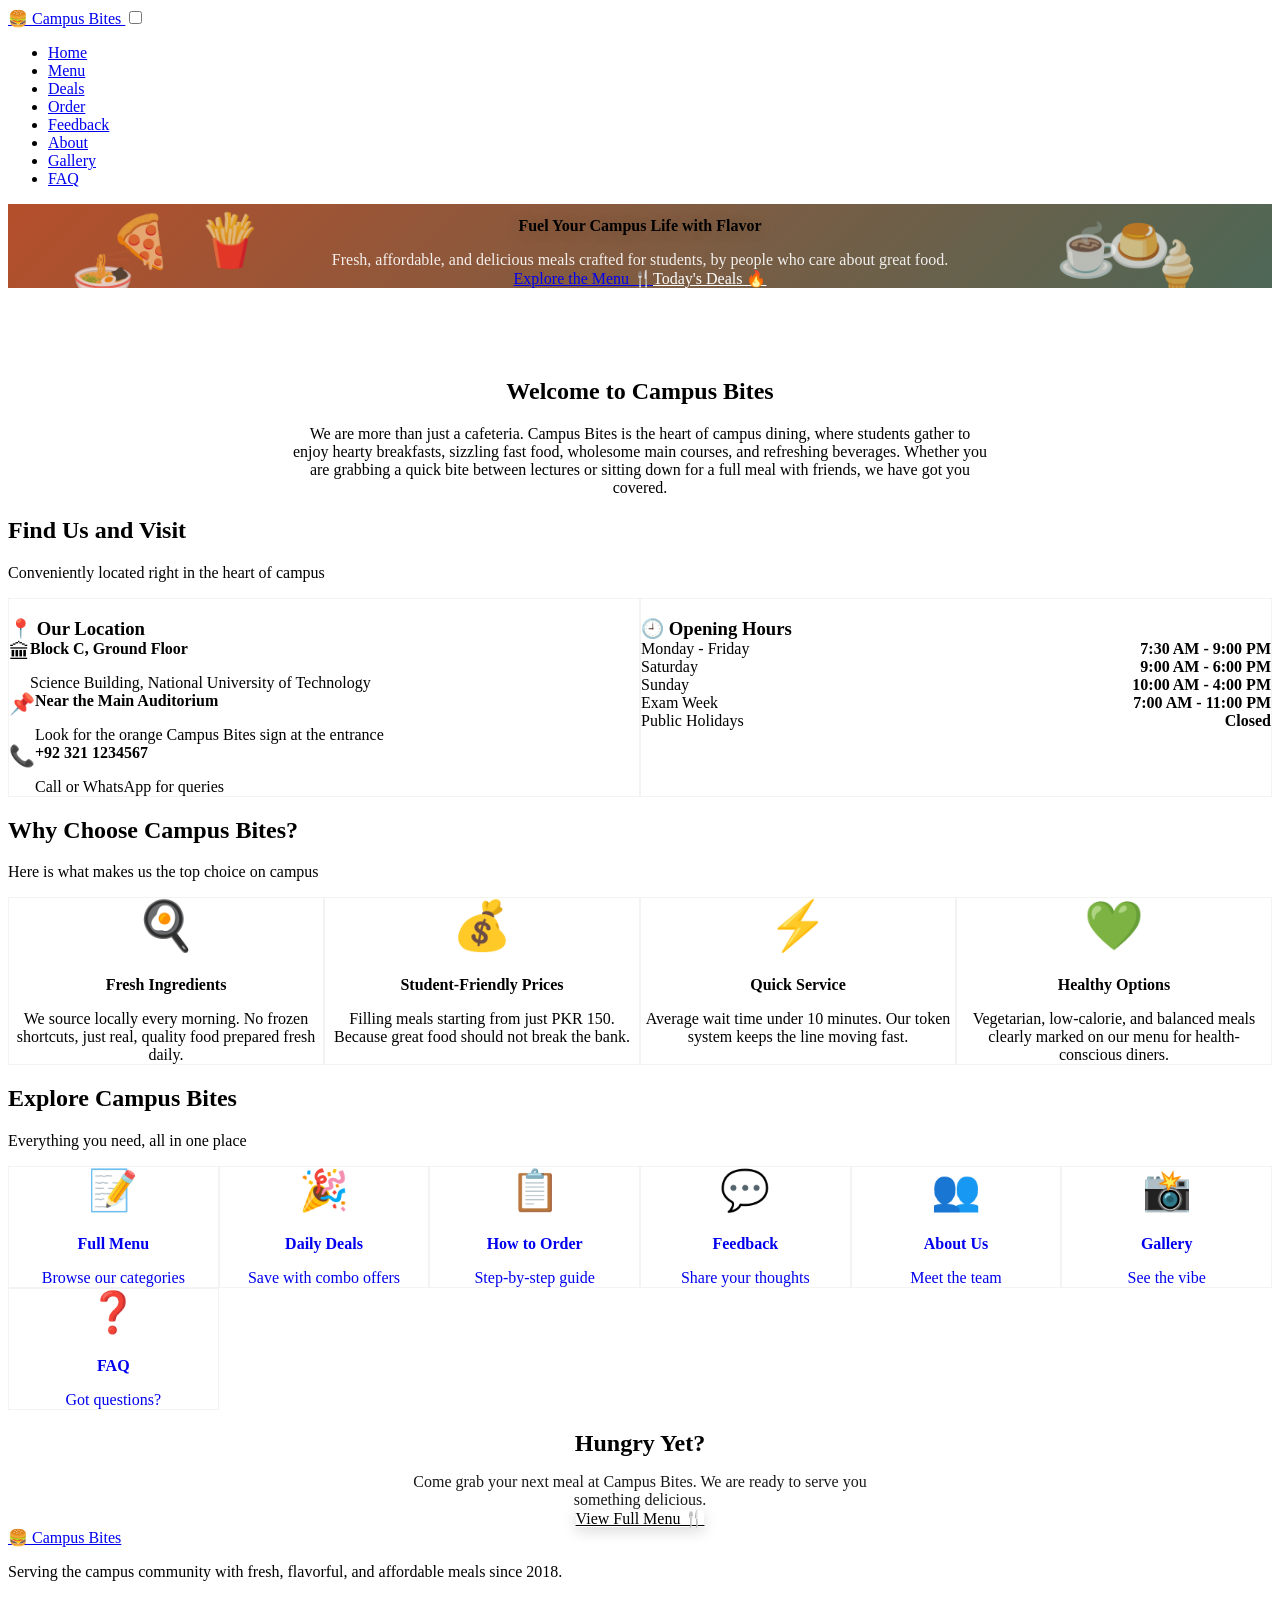
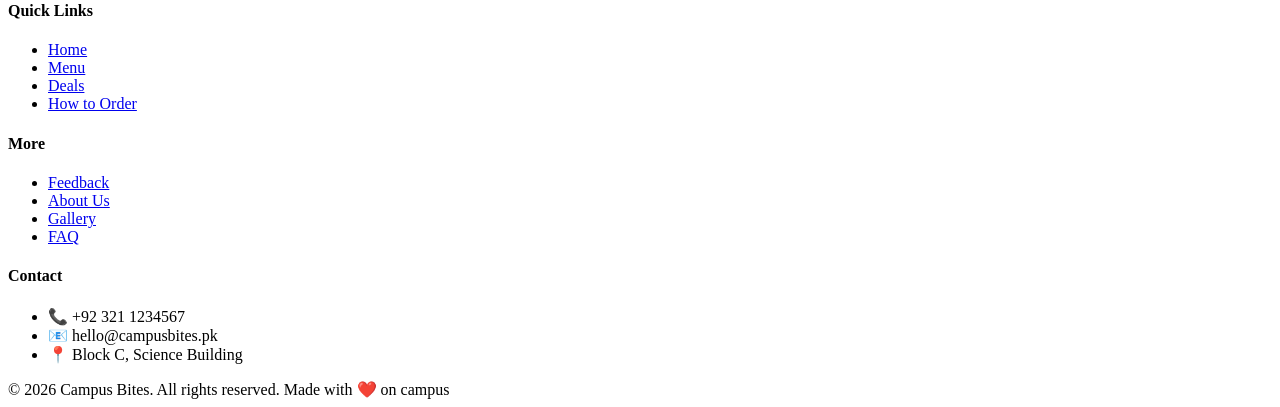
==== src/index.html @ 908ebc36 "add home page" ====
<!DOCTYPE html>
<html lang="en">
<head>
  <meta charset="UTF-8">
  <meta name="viewport" content="width=device-width, initial-scale=1.0">
  <meta name="description" content="Campus Bites - Your favorite university cafeteria serving fresh, affordable, and delicious meals on campus. Visit us at Block C, Science Building.">
  <title>Campus Bites - Home</title>
  <link rel="preconnect" href="https://fonts.googleapis.com">
  <link rel="preconnect" href="https://fonts.gstatic.com" crossorigin>
  <link href="https://fonts.googleapis.com/css2?family=Poppins:wght@400;600;700;800&family=Inter:wght@400;500;600&display=swap" rel="stylesheet">
  <link rel="stylesheet" href="../styles/global.css">
  <link rel="stylesheet" href="../styles/index.css">
</head>
<body>

  <!-- ===== HEADER ===== -->
  <header class="site-header">
    <div class="header-inner">
      <a href="index.html" class="logo" aria-label="Campus Bites Home">
        <span class="logo-icon" aria-hidden="true">&#127828;</span>
        Campus Bites
      </a>
      <input type="checkbox" id="nav-toggle" class="nav-toggle-checkbox" aria-label="Toggle navigation menu">
      <label for="nav-toggle" class="nav-toggle-label" aria-label="Open menu">
        <span></span>
      </label>
      <nav class="main-nav" aria-label="Main navigation">
        <ul class="nav-list">
          <li><a href="index.html" class="nav-link" aria-current="page">Home</a></li>
          <li><a href="menu.html" class="nav-link">Menu</a></li>
          <li><a href="deals.html" class="nav-link">Deals</a></li>
          <li><a href="order.html" class="nav-link">Order</a></li>
          <li><a href="feedback.html" class="nav-link">Feedback</a></li>
          <li><a href="about.html" class="nav-link">About</a></li>
          <li><a href="gallery.html" class="nav-link">Gallery</a></li>
          <li><a href="faq.html" class="nav-link">FAQ</a></li>
        </ul>
      </nav>
    </div>
  </header>

  <!-- ===== MAIN CONTENT ===== -->
  <main>

    <!-- Hero -->
    <section class="home-hero" aria-label="Welcome hero">
      <span class="home-float" aria-hidden="true">&#127829;</span>
      <span class="home-float" aria-hidden="true">&#9749;</span>
      <span class="home-float" aria-hidden="true">&#127839;</span>
      <span class="home-float" aria-hidden="true">&#127854;</span>
      <span class="home-float" aria-hidden="true">&#127836;</span>
      <span class="home-float" aria-hidden="true">&#127846;</span>

      <div class="home-hero-content">
        <h1 class="home-hero-title">Fuel Your Campus Life with Flavor</h1>
        <p class="home-hero-subtitle">Fresh, affordable, and delicious meals crafted for students, by people who care about great food.</p>
        <div class="home-hero-buttons">
          <a href="menu.html" class="btn btn-primary">Explore the Menu &#127860;</a>
          <a href="deals.html" class="btn btn-secondary" style="border-color: #fff; color: #fff;">Today's Deals &#128293;</a>
        </div>
      </div>
    </section>

    <!-- Coffee Cup Animation -->
    <section class="section" aria-label="Introduction">
      <div class="container">
        <div class="home-coffee-wrap" aria-label="Steaming coffee cup illustration">
          <div class="home-coffee">
            <div class="home-coffee-steam" aria-hidden="true"></div>
            <div class="home-coffee-steam" aria-hidden="true"></div>
            <div class="home-coffee-steam" aria-hidden="true"></div>
            <div class="home-coffee-cup"></div>
          </div>
        </div>
        <div class="home-intro scroll-reveal">
          <h2 class="section-title">Welcome to Campus Bites</h2>
          <p>We are more than just a cafeteria. Campus Bites is the heart of campus dining, where students gather to enjoy hearty breakfasts, sizzling fast food, wholesome main courses, and refreshing beverages. Whether you are grabbing a quick bite between lectures or sitting down for a full meal with friends, we have got you covered.</p>
        </div>
      </div>
    </section>

    <!-- Location and Hours -->
    <section class="section" aria-label="Location and opening hours">
      <div class="container">
        <h2 class="section-title scroll-reveal">Find Us and Visit</h2>
        <p class="section-subtitle scroll-reveal">Conveniently located right in the heart of campus</p>

        <div class="home-info-grid">
          <div class="home-info-card scroll-reveal reveal-delay-1">
            <h3>&#128205; Our Location</h3>
            <div class="home-location-detail">
              <span>&#127963;</span>
              <div>
                <strong>Block C, Ground Floor</strong>
                <p style="margin-bottom:0; color: var(--color-gray-500); font-size: var(--fs-sm);">Science Building, National University of Technology</p>
              </div>
            </div>
            <div class="home-location-detail">
              <span>&#128204;</span>
              <div>
                <strong>Near the Main Auditorium</strong>
                <p style="margin-bottom:0; color: var(--color-gray-500); font-size: var(--fs-sm);">Look for the orange Campus Bites sign at the entrance</p>
              </div>
            </div>
            <div class="home-location-detail">
              <span>&#128222;</span>
              <div>
                <strong>+92 321 1234567</strong>
                <p style="margin-bottom:0; color: var(--color-gray-500); font-size: var(--fs-sm);">Call or WhatsApp for queries</p>
              </div>
            </div>
          </div>

          <div class="home-info-card scroll-reveal reveal-delay-2">
            <h3>&#128344; Opening Hours</h3>
            <table class="home-hours-table" aria-label="Weekly opening hours">
              <tr><td>Monday - Friday</td><td>7:30 AM - 9:00 PM</td></tr>
              <tr><td>Saturday</td><td>9:00 AM - 6:00 PM</td></tr>
              <tr><td>Sunday</td><td>10:00 AM - 4:00 PM</td></tr>
              <tr><td>Exam Week</td><td>7:00 AM - 11:00 PM</td></tr>
              <tr><td>Public Holidays</td><td>Closed</td></tr>
            </table>
          </div>
        </div>
      </div>
    </section>

    <!-- Why Choose Us -->
    <section class="section" aria-label="Why choose us">
      <div class="container">
        <h2 class="section-title scroll-reveal">Why Choose Campus Bites?</h2>
        <p class="section-subtitle scroll-reveal">Here is what makes us the top choice on campus</p>

        <div class="home-features-grid">
          <article class="home-feature-card reveal reveal-delay-1">
            <span class="home-feature-icon" aria-hidden="true">&#127859;</span>
            <h4>Fresh Ingredients</h4>
            <p>We source locally every morning. No frozen shortcuts, just real, quality food prepared fresh daily.</p>
          </article>
          <article class="home-feature-card reveal reveal-delay-2">
            <span class="home-feature-icon" aria-hidden="true">&#128176;</span>
            <h4>Student-Friendly Prices</h4>
            <p>Filling meals starting from just PKR 150. Because great food should not break the bank.</p>
          </article>
          <article class="home-feature-card reveal reveal-delay-3">
            <span class="home-feature-icon" aria-hidden="true">&#9889;</span>
            <h4>Quick Service</h4>
            <p>Average wait time under 10 minutes. Our token system keeps the line moving fast.</p>
          </article>
          <article class="home-feature-card reveal reveal-delay-4">
            <span class="home-feature-icon" aria-hidden="true">&#128154;</span>
            <h4>Healthy Options</h4>
            <p>Vegetarian, low-calorie, and balanced meals clearly marked on our menu for health-conscious diners.</p>
          </article>
        </div>
      </div>
    </section>

    <!-- Page Preview Strip -->
    <section class="section" aria-label="Explore our pages">
      <div class="container">
        <h2 class="section-title scroll-reveal">Explore Campus Bites</h2>
        <p class="section-subtitle scroll-reveal">Everything you need, all in one place</p>

        <div class="home-pages-grid">
          <a href="menu.html" class="home-page-link reveal reveal-delay-1">
            <span class="home-page-link-icon" aria-hidden="true">&#128221;</span>
            <h4>Full Menu</h4>
            <p>Browse our categories</p>
          </a>
          <a href="deals.html" class="home-page-link reveal reveal-delay-2">
            <span class="home-page-link-icon" aria-hidden="true">&#127881;</span>
            <h4>Daily Deals</h4>
            <p>Save with combo offers</p>
          </a>
          <a href="order.html" class="home-page-link reveal reveal-delay-3">
            <span class="home-page-link-icon" aria-hidden="true">&#128203;</span>
            <h4>How to Order</h4>
            <p>Step-by-step guide</p>
          </a>
          <a href="feedback.html" class="home-page-link reveal reveal-delay-4">
            <span class="home-page-link-icon" aria-hidden="true">&#128172;</span>
            <h4>Feedback</h4>
            <p>Share your thoughts</p>
          </a>
          <a href="about.html" class="home-page-link reveal reveal-delay-5">
            <span class="home-page-link-icon" aria-hidden="true">&#128101;</span>
            <h4>About Us</h4>
            <p>Meet the team</p>
          </a>
          <a href="gallery.html" class="home-page-link reveal reveal-delay-6">
            <span class="home-page-link-icon" aria-hidden="true">&#128248;</span>
            <h4>Gallery</h4>
            <p>See the vibe</p>
          </a>
          <a href="faq.html" class="home-page-link reveal reveal-delay-1">
            <span class="home-page-link-icon" aria-hidden="true">&#10067;</span>
            <h4>FAQ</h4>
            <p>Got questions?</p>
          </a>
        </div>
      </div>
    </section>

    <!-- Closing CTA -->
    <section class="section" aria-label="Call to action">
      <div class="container">
        <div class="home-cta-section scroll-reveal">
          <h2>Hungry Yet?</h2>
          <p>Come grab your next meal at Campus Bites. We are ready to serve you something delicious.</p>
          <a href="menu.html" class="btn btn-primary" style="background: #fff; color: var(--color-primary); box-shadow: 0 4px 15px rgba(0,0,0,0.15);">View Full Menu &#127860;</a>
        </div>
      </div>
    </section>

  </main>

  <!-- ===== FOOTER ===== -->
  <footer class="site-footer">
    <div class="footer-inner">
      <div class="footer-grid">
        <div class="footer-brand">
          <a href="index.html" class="logo" aria-label="Campus Bites Home">
            <span class="logo-icon" aria-hidden="true">&#127828;</span>
            Campus Bites
          </a>
          <p>Serving the campus community with fresh, flavorful, and affordable meals since 2018.</p>
        </div>
        <div>
          <h4 class="footer-heading">Quick Links</h4>
          <ul class="footer-links">
            <li><a href="index.html">Home</a></li>
            <li><a href="menu.html">Menu</a></li>
            <li><a href="deals.html">Deals</a></li>
            <li><a href="order.html">How to Order</a></li>
          </ul>
        </div>
        <div>
          <h4 class="footer-heading">More</h4>
          <ul class="footer-links">
            <li><a href="feedback.html">Feedback</a></li>
            <li><a href="about.html">About Us</a></li>
            <li><a href="gallery.html">Gallery</a></li>
            <li><a href="faq.html">FAQ</a></li>
          </ul>
        </div>
        <div>
          <h4 class="footer-heading">Contact</h4>
          <ul class="footer-links">
            <li>&#128222; +92 321 1234567</li>
            <li>&#128231; hello@campusbites.pk</li>
            <li>&#128205; Block C, Science Building</li>
          </ul>
        </div>
      </div>
      <div class="footer-bottom">
        <span>&copy; 2026 Campus Bites. All rights reserved.</span>
        <span>Made with &#10084;&#65039; on campus</span>
      </div>
    </div>
  </footer>

</body>
</html>
---- styles/index.css ----
@import url('global.css');

/* ===== 3. PAGE: HOME (index.html) ===== */

.home-hero {
  position: relative;
  min-height: calc(100vh - var(--header-height));
  display: flex;
  align-items: center;
  justify-content: center;
  overflow: hidden;
  background: linear-gradient(-45deg, #FF6B35, #FFB703, #2A9D8F, #FF6B35);
  background-size: 400% 400%;
  animation: heroGradient 12s ease infinite;
  padding: var(--space-3xl) var(--space-xl);
}

.home-hero::before {
  content: '';
  position: absolute;
  inset: 0;
  background: rgba(43, 27, 23, 0.35);
  z-index: 1;
}

.home-hero-content {
  position: relative;
  z-index: 2;
  text-align: center;
  max-width: 800px;
}

.home-hero-title {
  font-size: var(--fs-3xl);
  color: var(--color-white);
  margin-bottom: var(--space-md);
  animation: fadeUp 0.8s var(--ease-out) 0.2s both;
  text-shadow: 0 2px 20px rgba(0, 0, 0, 0.2);
}

.home-hero-subtitle {
  font-size: var(--fs-lg);
  color: rgba(255, 255, 255, 0.9);
  margin-bottom: var(--space-2xl);
  animation: fadeUp 0.8s var(--ease-out) 0.4s both;
  font-weight: 400;
}

.home-hero-buttons {
  display: flex;
  gap: var(--space-md);
  justify-content: center;
  flex-wrap: wrap;
  animation: fadeUp 0.8s var(--ease-out) 0.6s both;
}

/* Floating food emoji */
.home-float {
  position: absolute;
  z-index: 1;
  font-size: clamp(2rem, 4vw, 3.5rem);
  pointer-events: none;
  animation: floatDrift 8s ease-in-out infinite;
  opacity: 0.7;
}

.home-float:nth-child(1) { top: 10%; left: 8%; animation-delay: 0s; animation-duration: 9s; }
.home-float:nth-child(2) { top: 20%; right: 12%; animation-delay: 1.5s; animation-duration: 7s; }
.home-float:nth-child(3) { bottom: 20%; left: 15%; animation-delay: 3s; animation-duration: 10s; }
.home-float:nth-child(4) { bottom: 15%; right: 8%; animation-delay: 0.8s; animation-duration: 8s; }
.home-float:nth-child(5) { top: 50%; left: 5%; animation-delay: 2s; animation-duration: 11s; }
.home-float:nth-child(6) { top: 40%; right: 5%; animation-delay: 4s; animation-duration: 9s; }

/* Coffee cup with steam */
.home-coffee-wrap {
  display: flex;
  justify-content: center;
  margin: var(--space-2xl) 0;
}

.home-coffee {
  position: relative;
  width: 80px;
  height: 70px;
}

.home-coffee-cup {
  width: 60px;
  height: 50px;
  background: linear-gradient(135deg, var(--color-chocolate), var(--color-chocolate-light));
  border-radius: 0 0 20px 20px;
  position: absolute;
  bottom: 0;
  left: 10px;
}

.home-coffee-cup::after {
  content: '';
  position: absolute;
  right: -15px;
  top: 8px;
  width: 18px;
  height: 28px;
  border: 3px solid var(--color-chocolate);
  border-left: none;
  border-radius: 0 10px 10px 0;
}

.home-coffee-steam {
  position: absolute;
  bottom: 48px;
  width: 8px;
  height: 30px;
  border-radius: 50%;
  opacity: 0;
}

.home-coffee-steam:nth-child(1) {
  left: 18px;
  animation: steamRise 2s ease-in-out infinite 0s;
}

.home-coffee-steam:nth-child(2) {
  left: 32px;
  animation: steamRise 2s ease-in-out infinite 0.5s;
}

.home-coffee-steam:nth-child(3) {
  left: 46px;
  animation: steamRise 2s ease-in-out infinite 1s;
}

/* Intro */
.home-intro {
  text-align: center;
  max-width: 700px;
  margin: 0 auto;
}

.home-intro p {
  font-size: var(--fs-md);
  color: var(--color-gray-600);
}

/* Location and hours */
.home-info-grid {
  display: grid;
  grid-template-columns: 1fr 1fr;
  gap: var(--space-2xl);
  margin-top: var(--space-2xl);
}

.home-info-card {
  background: var(--color-white);
  border-radius: var(--radius-lg);
  padding: var(--space-2xl);
  box-shadow: var(--shadow-sm);
  border: 1px solid rgba(43, 27, 23, 0.05);
}

.home-info-card h3 {
  margin-bottom: var(--space-lg);
  display: flex;
  align-items: center;
  gap: var(--space-sm);
}

.home-hours-table {
  width: 100%;
  border-collapse: collapse;
}

.home-hours-table tr {
  border-bottom: 1px solid var(--color-gray-100);
}

.home-hours-table td {
  padding: var(--space-sm) 0;
  font-size: var(--fs-sm);
}

.home-hours-table td:last-child {
  text-align: right;
  font-weight: 600;
  color: var(--color-green);
}

.home-location-detail {
  display: flex;
  align-items: flex-start;
  gap: var(--space-sm);
  margin-bottom: var(--space-md);
  font-size: var(--fs-sm);
}

.home-location-detail span:first-child {
  font-size: 1.3em;
  flex-shrink: 0;
}

/* Why choose us */
.home-features-grid {
  display: grid;
  grid-template-columns: repeat(auto-fit, minmax(250px, 1fr));
  gap: var(--space-xl);
}

.home-feature-card {
  background: var(--color-white);
  border-radius: var(--radius-lg);
  padding: var(--space-2xl);
  text-align: center;
  box-shadow: var(--shadow-sm);
  border: 1px solid rgba(43, 27, 23, 0.05);
  transition: transform var(--transition-base), box-shadow var(--transition-base);
}

.home-feature-card:hover {
  transform: translateY(-8px) rotate(-1deg);
  box-shadow: var(--shadow-lg);
}

.home-feature-icon {
  font-size: 3rem;
  margin-bottom: var(--space-md);
  display: inline-block;
  transition: transform var(--transition-base);
}

.home-feature-card:hover .home-feature-icon {
  animation: iconBounce 0.5s var(--ease-spring);
}

.home-feature-card h4 {
  margin-bottom: var(--space-sm);
}

.home-feature-card p {
  color: var(--color-gray-500);
  font-size: var(--fs-sm);
  margin-bottom: 0;
}

/* Page preview strip */
.home-pages-grid {
  display: grid;
  grid-template-columns: repeat(auto-fit, minmax(200px, 1fr));
  gap: var(--space-lg);
}

.home-page-link {
  display: block;
  background: var(--color-white);
  border-radius: var(--radius-md);
  padding: var(--space-xl);
  text-align: center;
  box-shadow: var(--shadow-sm);
  border: 1px solid rgba(43, 27, 23, 0.05);
  transition: transform var(--transition-base), box-shadow var(--transition-base), border-color var(--transition-base);
  text-decoration: none;
}

.home-page-link:hover {
  transform: translateY(-4px);
  box-shadow: var(--shadow-md);
  border-color: var(--color-primary-light);
}

.home-page-link-icon {
  font-size: 2.5rem;
  margin-bottom: var(--space-sm);
  display: block;
}

.home-page-link h4 {
  font-size: var(--fs-sm);
  margin-bottom: var(--space-xs);
}

.home-page-link p {
  font-size: var(--fs-xs);
  color: var(--color-gray-400);
  margin-bottom: 0;
}

/* Closing CTA */
.home-cta-section {
  text-align: center;
  background: linear-gradient(135deg, var(--color-primary), var(--color-amber));
  border-radius: var(--radius-xl);
  padding: var(--space-3xl) var(--space-xl);
  color: var(--color-white);
}

.home-cta-section h2 {
  color: var(--color-white);
  margin-bottom: var(--space-md);
}

.home-cta-section p {
  font-size: var(--fs-md);
  opacity: 0.9;
  margin-bottom: var(--space-xl);
  max-width: 500px;
  margin-left: auto;
  margin-right: auto;
}

@media (max-width: 768px) {
  .home-info-grid {
    grid-template-columns: 1fr;
  }

  .home-hero {
    min-height: 80vh;
    padding: var(--space-2xl) var(--space-md);
  }

  .home-pages-grid {
    grid-template-columns: repeat(2, 1fr);
  }
}

@media (max-width: 480px) {
  .home-pages-grid {
    grid-template-columns: 1fr;
  }

  .home-hero-buttons {
    flex-direction: column;
    align-items: center;
  }
}
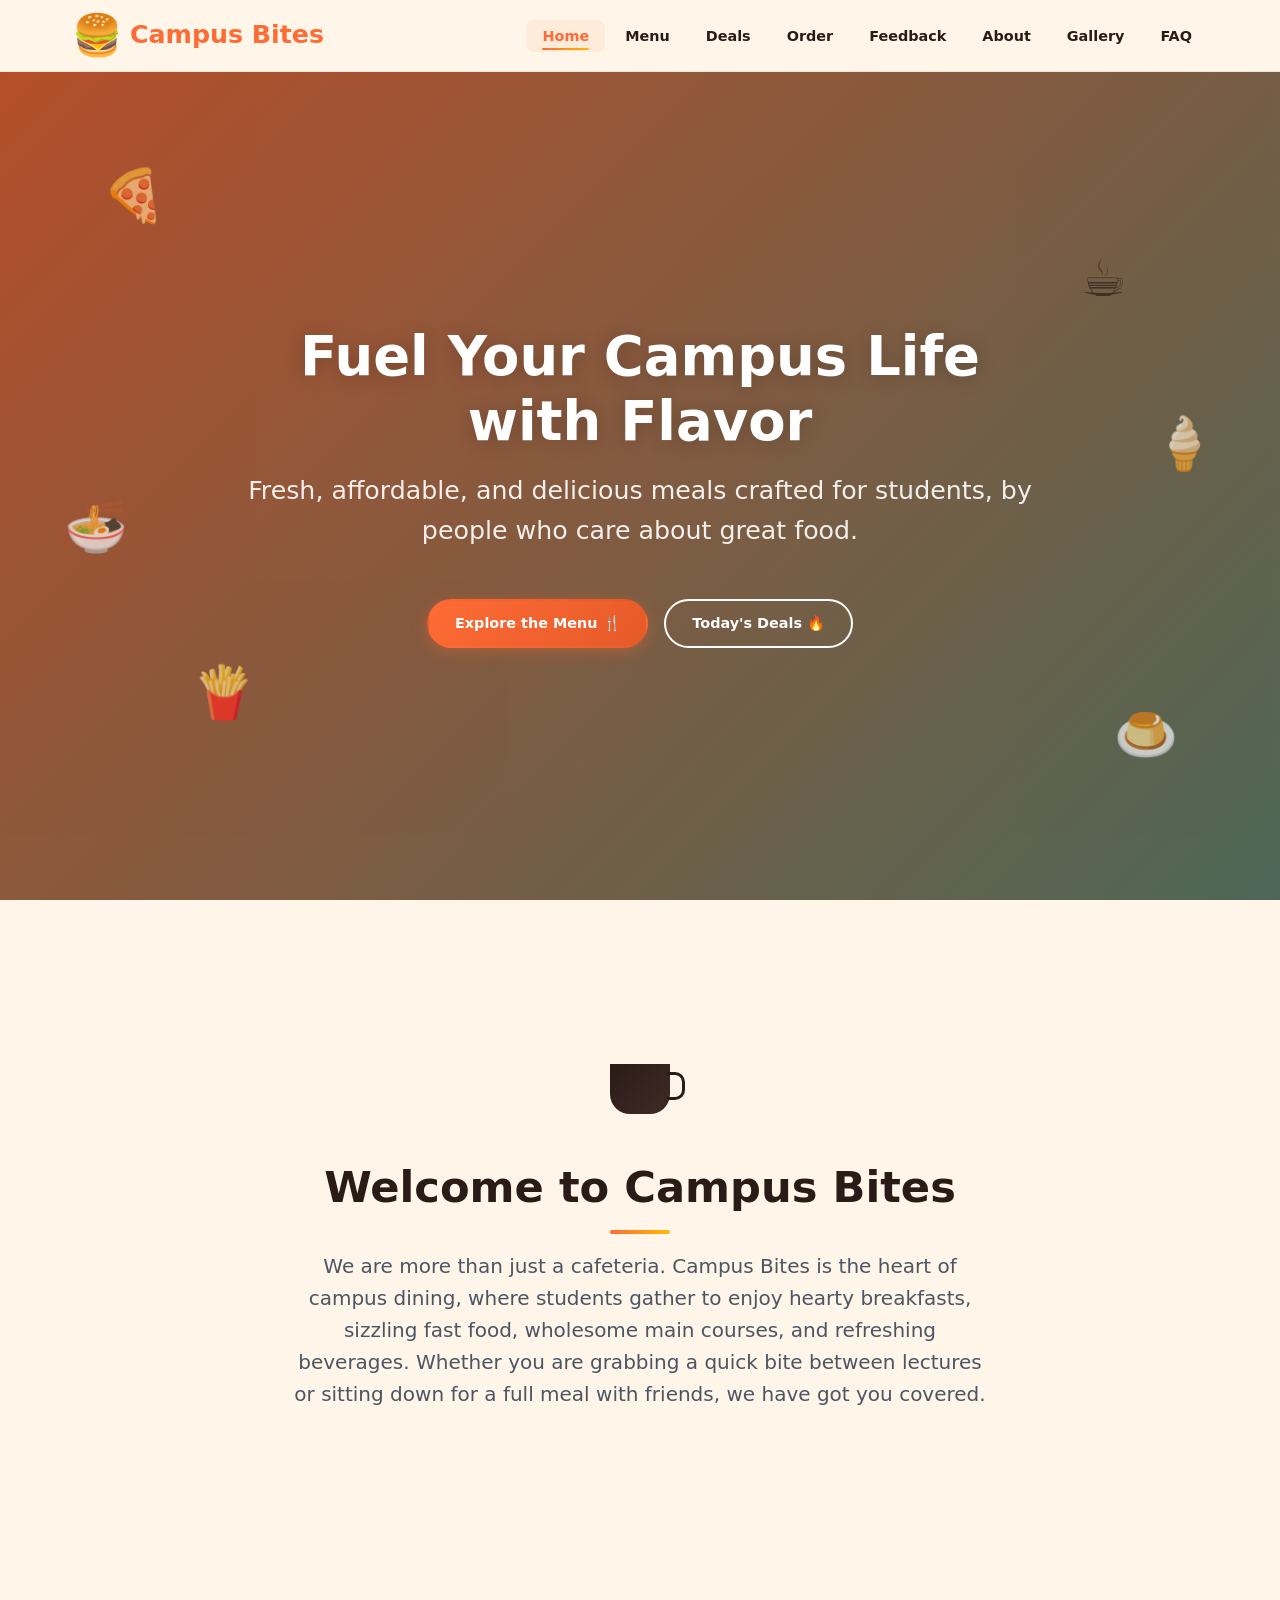
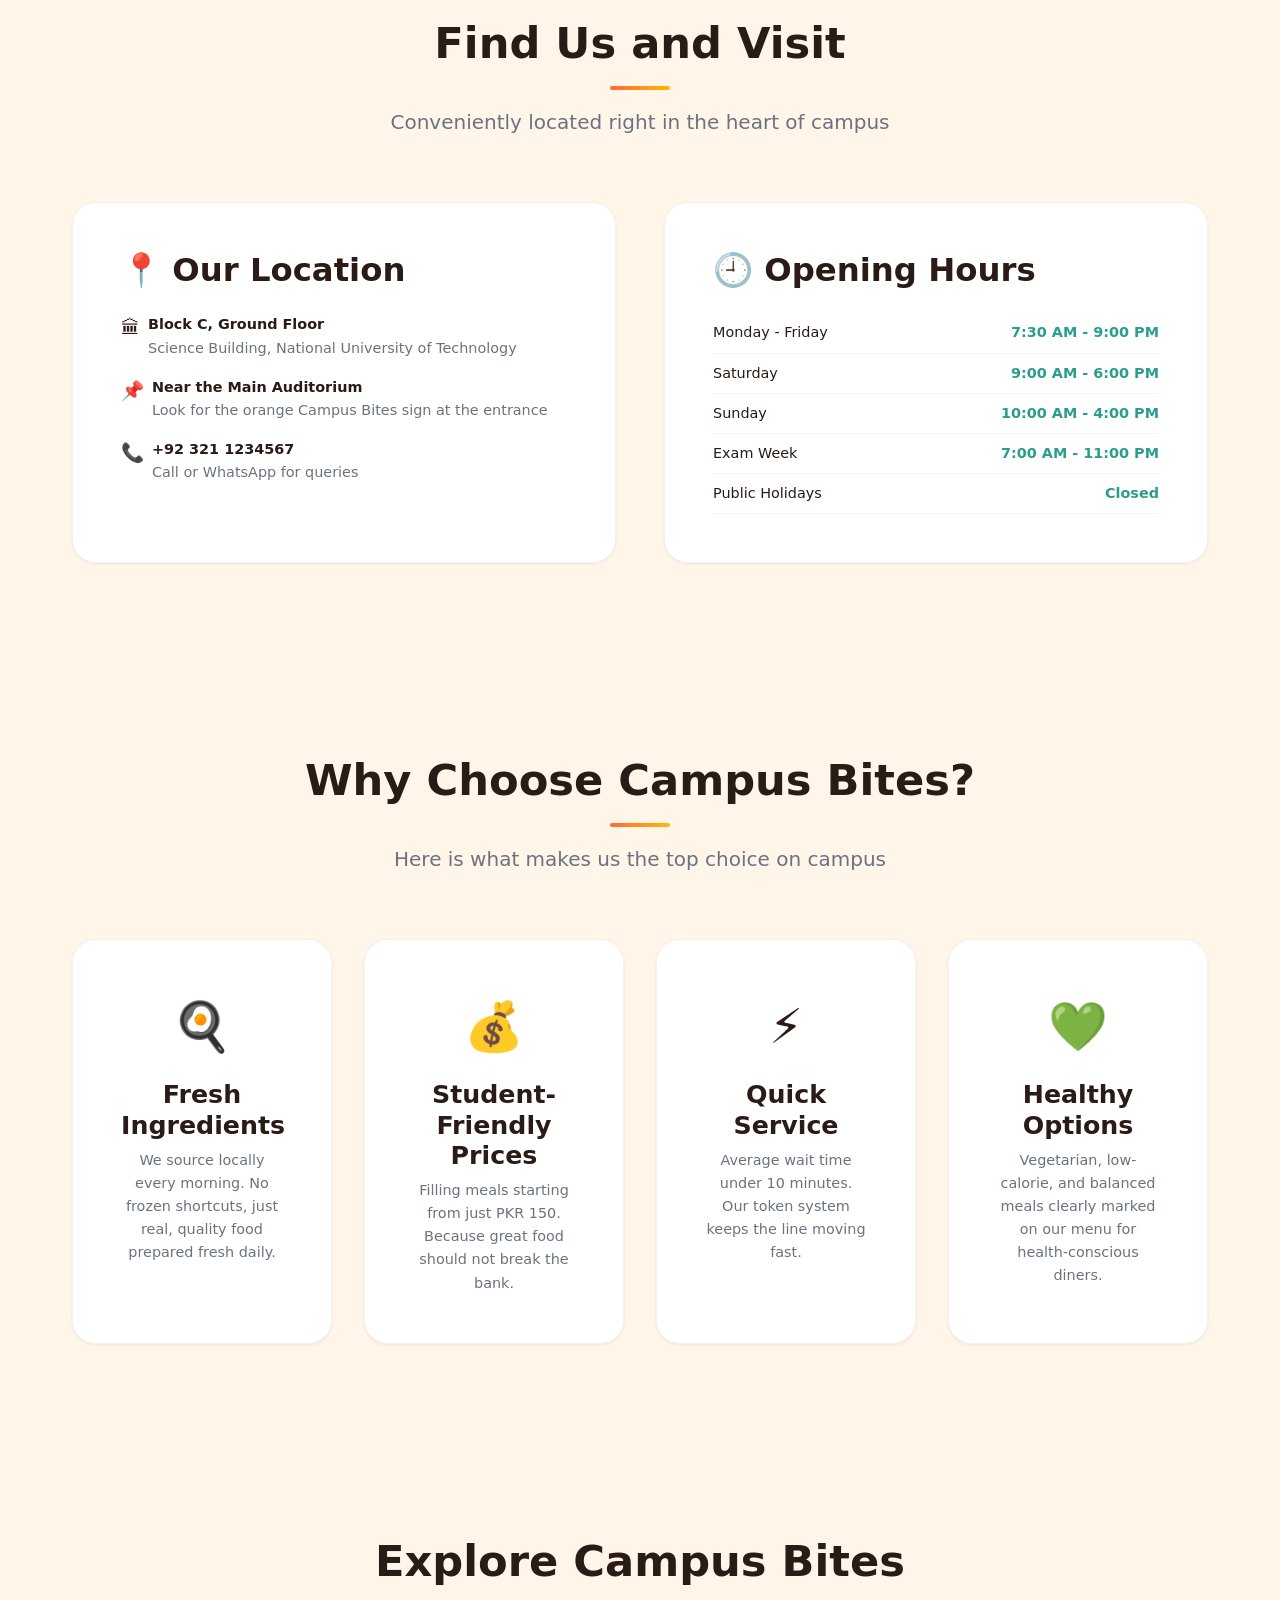
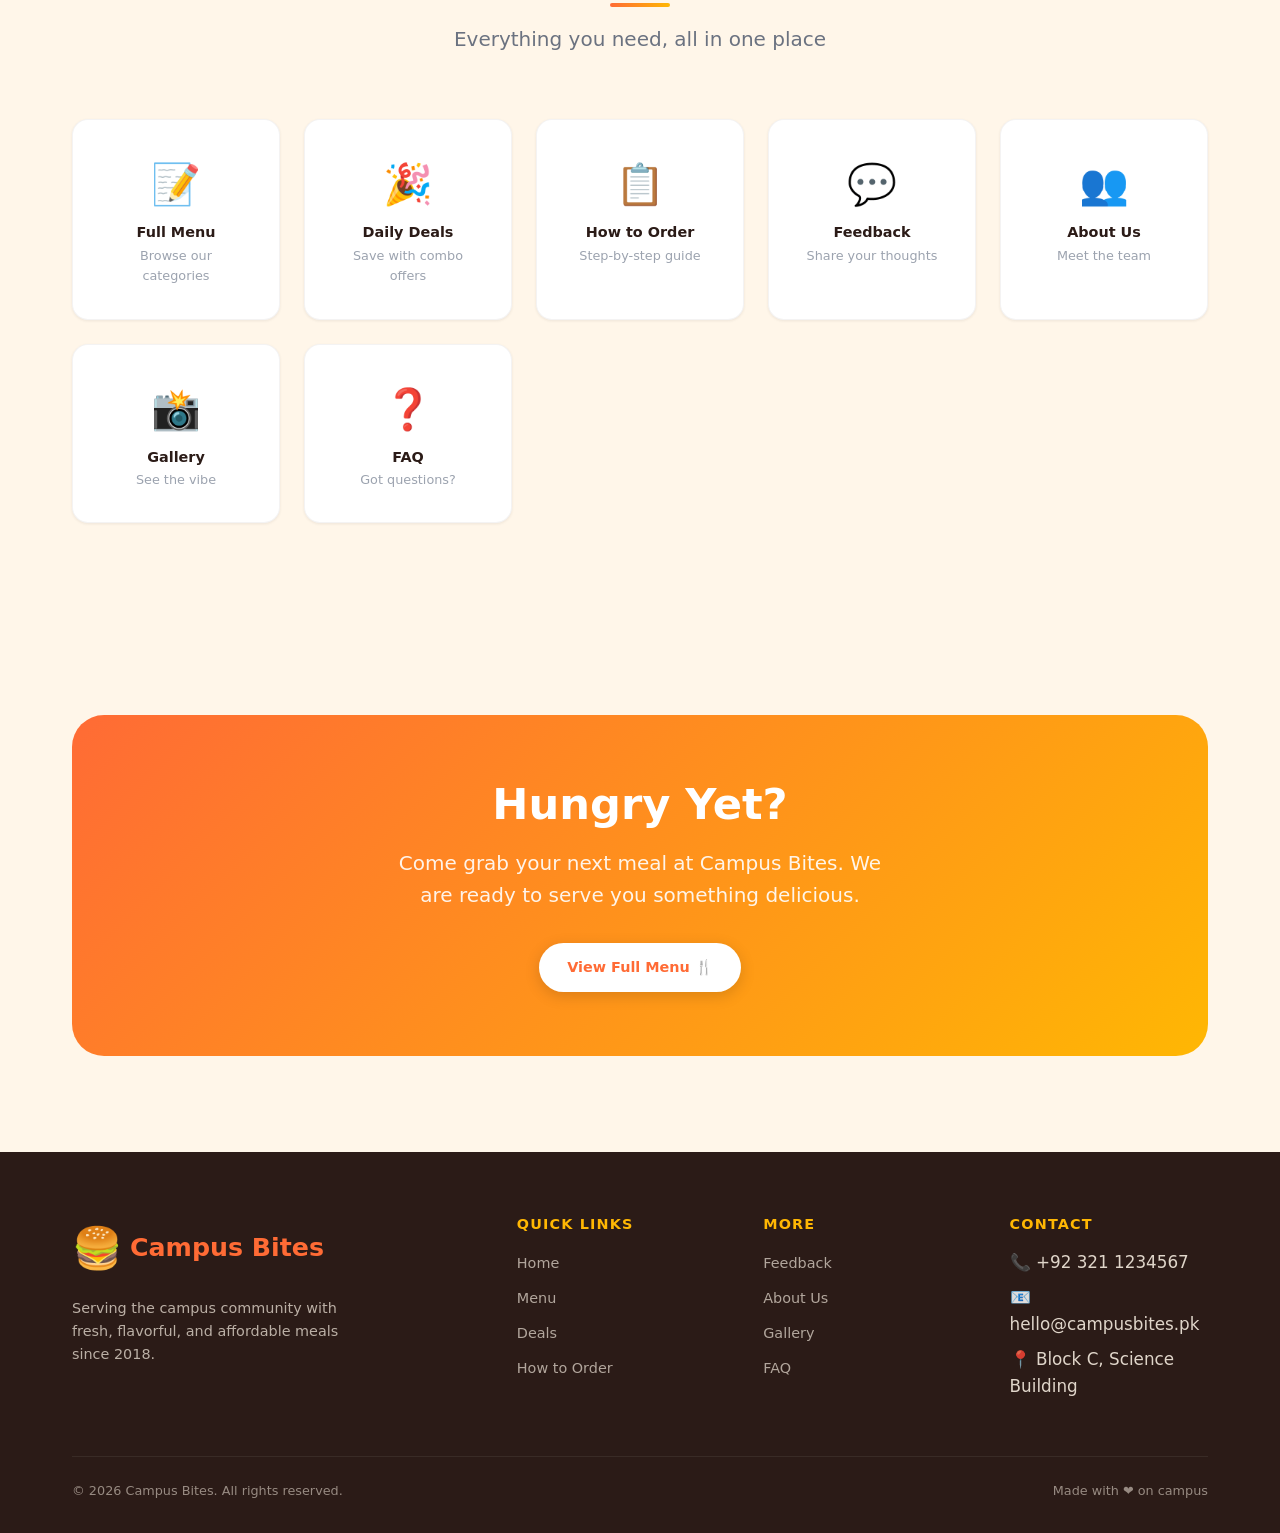
==== commit 007cfcfd: "Fix styles" ====
--- a/src/index.html
+++ b/src/index.html
@@ -8,8 +8,7 @@
   <link rel="preconnect" href="https://fonts.googleapis.com">
   <link rel="preconnect" href="https://fonts.gstatic.com" crossorigin>
   <link href="https://fonts.googleapis.com/css2?family=Poppins:wght@400;600;700;800&family=Inter:wght@400;500;600&display=swap" rel="stylesheet">
-  <link rel="stylesheet" href="../styles/global.css">
-  <link rel="stylesheet" href="../styles/index.css">
+  <link rel="stylesheet" href="../styles/style.css">
 </head>
 <body>
 
--- a/styles/style.css
+++ b/styles/style.css
@@ -0,0 +1,2722 @@
+/* ===== 1. DESIGN TOKENS AND RESET (Team Lead) ===== */
+
+:root {
+    /* Colors */
+    --color-primary: #FF6B35;
+    --color-primary-dark: #e55a28;
+    --color-primary-light: #ff8c5e;
+    --color-chocolate: #2B1B17;
+    --color-chocolate-light: #3d2b26;
+    --color-cream: #FFF6E9;
+    --color-cream-dark: #f5e6d0;
+    --color-amber: #FFB703;
+    --color-amber-dark: #e6a503;
+    --color-green: #2A9D8F;
+    --color-green-dark: #228176;
+    --color-green-light: #3ab5a6;
+    --color-white: #ffffff;
+    --color-soft-white: #fefefe;
+    --color-gray-50: #f9fafb;
+    --color-gray-100: #f3f4f6;
+    --color-gray-200: #e5e7eb;
+    --color-gray-300: #d1d5db;
+    --color-gray-400: #9ca3af;
+    --color-gray-500: #6b7280;
+    --color-gray-600: #4b5563;
+    --color-gray-700: #374151;
+    --color-gray-800: #1f2937;
+    --color-danger: #ef4444;
+    --color-success: #22c55e;
+
+    /* Typography */
+    --font-display: 'Poppins', 'Segoe UI', system-ui, -apple-system, sans-serif;
+    --font-body: 'Inter', 'Segoe UI', system-ui, -apple-system, sans-serif;
+    --fs-xs: clamp(0.7rem, 0.65rem + 0.25vw, 0.8rem);
+    --fs-sm: clamp(0.8rem, 0.75rem + 0.3vw, 0.9rem);
+    --fs-base: clamp(0.95rem, 0.9rem + 0.3vw, 1.05rem);
+    --fs-md: clamp(1.1rem, 1rem + 0.4vw, 1.25rem);
+    --fs-lg: clamp(1.3rem, 1.1rem + 0.6vw, 1.6rem);
+    --fs-xl: clamp(1.6rem, 1.3rem + 0.9vw, 2.2rem);
+    --fs-2xl: clamp(2rem, 1.5rem + 1.5vw, 3rem);
+    --fs-3xl: clamp(2.4rem, 1.8rem + 2vw, 3.8rem);
+
+    /* Spacing */
+    --space-xs: 0.25rem;
+    --space-sm: 0.5rem;
+    --space-md: 1rem;
+    --space-lg: 1.5rem;
+    --space-xl: 2rem;
+    --space-2xl: 3rem;
+    --space-3xl: 4rem;
+    --space-4xl: 6rem;
+
+    /* Borders and Shadows */
+    --radius-sm: 8px;
+    --radius-md: 16px;
+    --radius-lg: 24px;
+    --radius-xl: 32px;
+    --radius-full: 9999px;
+    --shadow-sm: 0 1px 3px rgba(43, 27, 23, 0.08);
+    --shadow-md: 0 4px 12px rgba(43, 27, 23, 0.1);
+    --shadow-lg: 0 8px 30px rgba(43, 27, 23, 0.12);
+    --shadow-xl: 0 16px 50px rgba(43, 27, 23, 0.15);
+    --shadow-glow: 0 0 20px rgba(255, 107, 53, 0.3);
+    --shadow-glow-amber: 0 0 20px rgba(255, 183, 3, 0.3);
+
+    /* Transitions */
+    --ease-out: cubic-bezier(0.16, 1, 0.3, 1);
+    --ease-spring: cubic-bezier(0.34, 1.56, 0.64, 1);
+    --transition-fast: 0.2s var(--ease-out);
+    --transition-base: 0.35s var(--ease-out);
+    --transition-slow: 0.5s var(--ease-out);
+
+    /* Layout */
+    --max-width: 1200px;
+    --header-height: 72px;
+}
+
+*,
+*::before,
+*::after {
+    margin: 0;
+    padding: 0;
+    box-sizing: border-box;
+}
+
+html {
+    scroll-behavior: smooth;
+    scroll-padding-top: calc(var(--header-height) + var(--space-xl));
+    -webkit-text-size-adjust: 100%;
+}
+
+body {
+    font-family: var(--font-body);
+    font-size: var(--fs-base);
+    line-height: 1.6;
+    color: var(--color-chocolate);
+    background-color: var(--color-cream);
+    overflow-x: hidden;
+    -webkit-font-smoothing: antialiased;
+    -moz-osx-font-smoothing: grayscale;
+}
+
+img,
+svg {
+    max-width: 100%;
+    display: block;
+}
+
+a {
+    color: inherit;
+    text-decoration: none;
+}
+
+ul,
+ol {
+    list-style: none;
+}
+
+h1,
+h2,
+h3,
+h4,
+h5,
+h6 {
+    font-family: var(--font-display);
+    font-weight: 700;
+    line-height: 1.2;
+    color: var(--color-chocolate);
+}
+
+h1 {
+    font-size: var(--fs-3xl);
+}
+
+h2 {
+    font-size: var(--fs-2xl);
+}
+
+h3 {
+    font-size: var(--fs-xl);
+}
+
+h4 {
+    font-size: var(--fs-lg);
+}
+
+p {
+    margin-bottom: var(--space-md);
+}
+
+input,
+textarea,
+select,
+button {
+    font-family: inherit;
+    font-size: inherit;
+    color: inherit;
+}
+
+/* ===== 2. GLOBAL LAYOUT, HEADER, NAV, FOOTER, BUTTONS (Team Lead) ===== */
+
+/* --- Container --- */
+.container {
+    width: 100%;
+    max-width: var(--max-width);
+    margin: 0 auto;
+    padding: 0 var(--space-xl);
+}
+
+/* --- Section --- */
+.section {
+    padding: var(--space-4xl) 0;
+    animation: fadeUp 0.7s var(--ease-out) both;
+}
+
+.section-title {
+    text-align: center;
+    margin-bottom: var(--space-md);
+    position: relative;
+}
+
+.section-subtitle {
+    text-align: center;
+    color: var(--color-gray-500);
+    font-size: var(--fs-md);
+    margin-bottom: var(--space-3xl);
+    max-width: 600px;
+    margin-left: auto;
+    margin-right: auto;
+}
+
+.section-title::after {
+    content: '';
+    display: block;
+    width: 60px;
+    height: 4px;
+    background: linear-gradient(90deg, var(--color-primary), var(--color-amber));
+    border-radius: var(--radius-full);
+    margin: var(--space-md) auto 0;
+}
+
+/* --- Sticky Header / Glassmorphism --- */
+.site-header {
+    position: sticky;
+    top: 0;
+    z-index: 1000;
+    background: rgba(255, 246, 233, 0.8);
+    backdrop-filter: blur(16px);
+    -webkit-backdrop-filter: blur(16px);
+    border-bottom: 1px solid rgba(43, 27, 23, 0.08);
+    transition: box-shadow var(--transition-base);
+    height: var(--header-height);
+}
+
+.site-header:hover {
+    box-shadow: var(--shadow-md);
+}
+
+.header-inner {
+    display: flex;
+    align-items: center;
+    justify-content: space-between;
+    height: 100%;
+    max-width: var(--max-width);
+    margin: 0 auto;
+    padding: 0 var(--space-xl);
+}
+
+/* --- Logo --- */
+.logo {
+    display: flex;
+    align-items: center;
+    gap: var(--space-sm);
+    font-family: var(--font-display);
+    font-weight: 800;
+    font-size: var(--fs-lg);
+    color: var(--color-primary);
+    z-index: 1001;
+    text-decoration: none;
+}
+
+.logo-icon {
+    font-size: 1.6em;
+    display: inline-block;
+    animation: logoBounce 2s var(--ease-spring) infinite;
+}
+
+/* --- Navigation --- */
+.nav-toggle-checkbox {
+    display: none;
+}
+
+.nav-toggle-label {
+    display: none;
+    flex-direction: column;
+    justify-content: center;
+    gap: 5px;
+    width: 32px;
+    height: 32px;
+    cursor: pointer;
+    z-index: 1001;
+}
+
+.nav-toggle-label span,
+.nav-toggle-label span::before,
+.nav-toggle-label span::after {
+    display: block;
+    width: 100%;
+    height: 2.5px;
+    background: var(--color-chocolate);
+    border-radius: var(--radius-full);
+    transition: var(--transition-base);
+    position: relative;
+}
+
+.nav-toggle-label span::before,
+.nav-toggle-label span::after {
+    content: '';
+    position: absolute;
+}
+
+.nav-toggle-label span::before {
+    top: -8px;
+}
+
+.nav-toggle-label span::after {
+    top: 8px;
+}
+
+.main-nav {
+    display: flex;
+    align-items: center;
+}
+
+.nav-list {
+    display: flex;
+    align-items: center;
+    gap: var(--space-xs);
+}
+
+.nav-link {
+    font-family: var(--font-display);
+    font-weight: 600;
+    font-size: var(--fs-sm);
+    padding: var(--space-sm) var(--space-md);
+    border-radius: var(--radius-sm);
+    position: relative;
+    transition: color var(--transition-fast), background var(--transition-fast);
+    white-space: nowrap;
+}
+
+.nav-link::after {
+    content: '';
+    position: absolute;
+    bottom: 2px;
+    left: 50%;
+    width: 0;
+    height: 2.5px;
+    background: linear-gradient(90deg, var(--color-primary), var(--color-amber));
+    border-radius: var(--radius-full);
+    transition: width var(--transition-base), left var(--transition-base);
+}
+
+.nav-link:hover::after,
+.nav-link[aria-current="page"]::after {
+    width: 60%;
+    left: 20%;
+}
+
+.nav-link:hover {
+    color: var(--color-primary);
+}
+
+.nav-link[aria-current="page"] {
+    color: var(--color-primary);
+    background: rgba(255, 107, 53, 0.08);
+}
+
+/* --- Mobile Nav --- */
+@media (max-width: 900px) {
+    .nav-toggle-label {
+        display: flex;
+    }
+
+    .main-nav {
+        position: fixed;
+        top: 0;
+        right: -100%;
+        width: min(320px, 85vw);
+        height: 100vh;
+        height: 100dvh;
+        background: rgba(255, 246, 233, 0.97);
+        backdrop-filter: blur(20px);
+        -webkit-backdrop-filter: blur(20px);
+        flex-direction: column;
+        justify-content: center;
+        padding: var(--space-2xl);
+        transition: right var(--transition-base);
+        box-shadow: -8px 0 30px rgba(0, 0, 0, 0.1);
+    }
+
+    .nav-list {
+        flex-direction: column;
+        gap: var(--space-sm);
+        width: 100%;
+    }
+
+    .nav-link {
+        font-size: var(--fs-md);
+        padding: var(--space-md) var(--space-lg);
+        width: 100%;
+        text-align: center;
+        border-radius: var(--radius-md);
+    }
+
+    .nav-link::after {
+        display: none;
+    }
+
+    .nav-link:hover,
+    .nav-link[aria-current="page"] {
+        background: rgba(255, 107, 53, 0.12);
+    }
+
+    /* Checkbox hack: open nav */
+    .nav-toggle-checkbox:checked~.main-nav {
+        right: 0;
+    }
+
+    /* Hamburger to X animation */
+    .nav-toggle-checkbox:checked~.nav-toggle-label span {
+        background: transparent;
+    }
+
+    .nav-toggle-checkbox:checked~.nav-toggle-label span::before {
+        top: 0;
+        transform: rotate(45deg);
+    }
+
+    .nav-toggle-checkbox:checked~.nav-toggle-label span::after {
+        top: 0;
+        transform: rotate(-45deg);
+    }
+}
+
+/* --- Buttons --- */
+.btn {
+    display: inline-flex;
+    align-items: center;
+    justify-content: center;
+    gap: var(--space-sm);
+    font-family: var(--font-display);
+    font-weight: 600;
+    font-size: var(--fs-sm);
+    padding: 0.75em 1.8em;
+    border-radius: var(--radius-full);
+    border: 2px solid transparent;
+    cursor: pointer;
+    transition: transform var(--transition-fast), box-shadow var(--transition-fast), background var(--transition-fast);
+    position: relative;
+    overflow: hidden;
+    text-decoration: none;
+    white-space: nowrap;
+}
+
+.btn::before {
+    content: '';
+    position: absolute;
+    top: 0;
+    left: -100%;
+    width: 100%;
+    height: 100%;
+    background: linear-gradient(90deg, transparent, rgba(255, 255, 255, 0.3), transparent);
+    transition: left 0.5s ease;
+}
+
+.btn:hover::before {
+    left: 100%;
+}
+
+.btn:active {
+    transform: scale(0.96);
+}
+
+.btn-primary {
+    background: linear-gradient(135deg, var(--color-primary), var(--color-primary-dark));
+    color: var(--color-white);
+    box-shadow: 0 4px 15px rgba(255, 107, 53, 0.35);
+}
+
+.btn-primary:hover {
+    transform: translateY(-2px);
+    box-shadow: 0 6px 25px rgba(255, 107, 53, 0.45);
+}
+
+.btn-secondary {
+    background: transparent;
+    color: var(--color-primary);
+    border-color: var(--color-primary);
+}
+
+.btn-secondary:hover {
+    background: var(--color-primary);
+    color: var(--color-white);
+    transform: translateY(-2px);
+}
+
+.btn-amber {
+    background: linear-gradient(135deg, var(--color-amber), var(--color-amber-dark));
+    color: var(--color-chocolate);
+    box-shadow: 0 4px 15px rgba(255, 183, 3, 0.35);
+}
+
+.btn-amber:hover {
+    transform: translateY(-2px);
+    box-shadow: 0 6px 25px rgba(255, 183, 3, 0.45);
+}
+
+.btn-green {
+    background: linear-gradient(135deg, var(--color-green), var(--color-green-dark));
+    color: var(--color-white);
+    box-shadow: 0 4px 15px rgba(42, 157, 143, 0.35);
+}
+
+.btn-green:hover {
+    transform: translateY(-2px);
+    box-shadow: 0 6px 25px rgba(42, 157, 143, 0.45);
+}
+
+/* --- Cards (shared base) --- */
+.card {
+    background: var(--color-white);
+    border-radius: var(--radius-lg);
+    padding: var(--space-2xl);
+    box-shadow: var(--shadow-sm);
+    border: 1px solid rgba(43, 27, 23, 0.05);
+    transition: transform var(--transition-base), box-shadow var(--transition-base);
+}
+
+.card:hover {
+    transform: translateY(-6px) rotate(-0.5deg);
+    box-shadow: var(--shadow-lg);
+}
+
+/* --- Badge (shared) --- */
+.badge {
+    display: inline-flex;
+    align-items: center;
+    gap: 0.3em;
+    font-family: var(--font-display);
+    font-size: var(--fs-xs);
+    font-weight: 700;
+    padding: 0.3em 0.8em;
+    border-radius: var(--radius-full);
+    text-transform: uppercase;
+    letter-spacing: 0.04em;
+}
+
+.badge-spicy {
+    background: #fee2e2;
+    color: #dc2626;
+}
+
+.badge-veg {
+    background: #dcfce7;
+    color: #16a34a;
+}
+
+.badge-best {
+    background: #fef3c7;
+    color: #d97706;
+}
+
+.badge-new {
+    background: #dbeafe;
+    color: #2563eb;
+}
+
+/* --- Footer --- */
+.site-footer {
+    background: var(--color-chocolate);
+    color: rgba(255, 246, 233, 0.85);
+    padding: var(--space-3xl) 0 var(--space-xl);
+}
+
+.footer-inner {
+    max-width: var(--max-width);
+    margin: 0 auto;
+    padding: 0 var(--space-xl);
+}
+
+.footer-grid {
+    display: grid;
+    grid-template-columns: 2fr 1fr 1fr 1fr;
+    gap: var(--space-2xl);
+    margin-bottom: var(--space-2xl);
+}
+
+.footer-brand .logo {
+    margin-bottom: var(--space-md);
+}
+
+.footer-brand p {
+    font-size: var(--fs-sm);
+    opacity: 0.8;
+    max-width: 280px;
+}
+
+.footer-heading {
+    font-family: var(--font-display);
+    font-weight: 700;
+    font-size: var(--fs-sm);
+    color: var(--color-amber);
+    text-transform: uppercase;
+    letter-spacing: 0.08em;
+    margin-bottom: var(--space-md);
+}
+
+.footer-links li {
+    margin-bottom: var(--space-sm);
+}
+
+.footer-links a {
+    font-size: var(--fs-sm);
+    opacity: 0.75;
+    transition: opacity var(--transition-fast), color var(--transition-fast);
+}
+
+.footer-links a:hover {
+    opacity: 1;
+    color: var(--color-amber);
+}
+
+.footer-bottom {
+    border-top: 1px solid rgba(255, 246, 233, 0.12);
+    padding-top: var(--space-lg);
+    display: flex;
+    align-items: center;
+    justify-content: space-between;
+    flex-wrap: wrap;
+    gap: var(--space-md);
+    font-size: var(--fs-xs);
+    opacity: 0.6;
+}
+
+@media (max-width: 768px) {
+    .footer-grid {
+        grid-template-columns: 1fr 1fr;
+        gap: var(--space-xl);
+    }
+}
+
+@media (max-width: 480px) {
+    .footer-grid {
+        grid-template-columns: 1fr;
+    }
+
+    .footer-bottom {
+        flex-direction: column;
+        text-align: center;
+    }
+}
+
+/* Scroll reveal fallback */
+.reveal {
+    opacity: 0;
+    transform: translateY(30px);
+    animation: fadeUp 0.7s var(--ease-out) both;
+}
+
+.reveal-delay-1 {
+    animation-delay: 0.1s;
+}
+
+.reveal-delay-2 {
+    animation-delay: 0.2s;
+}
+
+.reveal-delay-3 {
+    animation-delay: 0.3s;
+}
+
+.reveal-delay-4 {
+    animation-delay: 0.4s;
+}
+
+.reveal-delay-5 {
+    animation-delay: 0.5s;
+}
+
+.reveal-delay-6 {
+    animation-delay: 0.6s;
+}
+
+/* Scroll-driven reveal */
+@supports (animation-timeline: view()) {
+    .scroll-reveal {
+        opacity: 0;
+        transform: translateY(40px);
+        animation: fadeUp linear both;
+        animation-timeline: view();
+        animation-range: entry 0% entry 40%;
+    }
+}
+
+/* ===== 3. PAGE: HOME (index.html) ===== */
+
+.home-hero {
+    position: relative;
+    min-height: calc(100vh - var(--header-height));
+    display: flex;
+    align-items: center;
+    justify-content: center;
+    overflow: hidden;
+    background: linear-gradient(-45deg, #FF6B35, #FFB703, #2A9D8F, #FF6B35);
+    background-size: 400% 400%;
+    animation: heroGradient 12s ease infinite;
+    padding: var(--space-3xl) var(--space-xl);
+}
+
+.home-hero::before {
+    content: '';
+    position: absolute;
+    inset: 0;
+    background: rgba(43, 27, 23, 0.35);
+    z-index: 1;
+}
+
+.home-hero-content {
+    position: relative;
+    z-index: 2;
+    text-align: center;
+    max-width: 800px;
+}
+
+.home-hero-title {
+    font-size: var(--fs-3xl);
+    color: var(--color-white);
+    margin-bottom: var(--space-md);
+    animation: fadeUp 0.8s var(--ease-out) 0.2s both;
+    text-shadow: 0 2px 20px rgba(0, 0, 0, 0.2);
+}
+
+.home-hero-subtitle {
+    font-size: var(--fs-lg);
+    color: rgba(255, 255, 255, 0.9);
+    margin-bottom: var(--space-2xl);
+    animation: fadeUp 0.8s var(--ease-out) 0.4s both;
+    font-weight: 400;
+}
+
+.home-hero-buttons {
+    display: flex;
+    gap: var(--space-md);
+    justify-content: center;
+    flex-wrap: wrap;
+    animation: fadeUp 0.8s var(--ease-out) 0.6s both;
+}
+
+/* Floating food emoji */
+.home-float {
+    position: absolute;
+    z-index: 1;
+    font-size: clamp(2rem, 4vw, 3.5rem);
+    pointer-events: none;
+    animation: floatDrift 8s ease-in-out infinite;
+    opacity: 0.7;
+}
+
+.home-float:nth-child(1) {
+    top: 10%;
+    left: 8%;
+    animation-delay: 0s;
+    animation-duration: 9s;
+}
+
+.home-float:nth-child(2) {
+    top: 20%;
+    right: 12%;
+    animation-delay: 1.5s;
+    animation-duration: 7s;
+}
+
+.home-float:nth-child(3) {
+    bottom: 20%;
+    left: 15%;
+    animation-delay: 3s;
+    animation-duration: 10s;
+}
+
+.home-float:nth-child(4) {
+    bottom: 15%;
+    right: 8%;
+    animation-delay: 0.8s;
+    animation-duration: 8s;
+}
+
+.home-float:nth-child(5) {
+    top: 50%;
+    left: 5%;
+    animation-delay: 2s;
+    animation-duration: 11s;
+}
+
+.home-float:nth-child(6) {
+    top: 40%;
+    right: 5%;
+    animation-delay: 4s;
+    animation-duration: 9s;
+}
+
+/* Coffee cup with steam */
+.home-coffee-wrap {
+    display: flex;
+    justify-content: center;
+    margin: var(--space-2xl) 0;
+}
+
+.home-coffee {
+    position: relative;
+    width: 80px;
+    height: 70px;
+}
+
+.home-coffee-cup {
+    width: 60px;
+    height: 50px;
+    background: linear-gradient(135deg, var(--color-chocolate), var(--color-chocolate-light));
+    border-radius: 0 0 20px 20px;
+    position: absolute;
+    bottom: 0;
+    left: 10px;
+}
+
+.home-coffee-cup::after {
+    content: '';
+    position: absolute;
+    right: -15px;
+    top: 8px;
+    width: 18px;
+    height: 28px;
+    border: 3px solid var(--color-chocolate);
+    border-left: none;
+    border-radius: 0 10px 10px 0;
+}
+
+.home-coffee-steam {
+    position: absolute;
+    bottom: 48px;
+    width: 8px;
+    height: 30px;
+    border-radius: 50%;
+    opacity: 0;
+}
+
+.home-coffee-steam:nth-child(1) {
+    left: 18px;
+    animation: steamRise 2s ease-in-out infinite 0s;
+}
+
+.home-coffee-steam:nth-child(2) {
+    left: 32px;
+    animation: steamRise 2s ease-in-out infinite 0.5s;
+}
+
+.home-coffee-steam:nth-child(3) {
+    left: 46px;
+    animation: steamRise 2s ease-in-out infinite 1s;
+}
+
+/* Intro */
+.home-intro {
+    text-align: center;
+    max-width: 700px;
+    margin: 0 auto;
+}
+
+.home-intro p {
+    font-size: var(--fs-md);
+    color: var(--color-gray-600);
+}
+
+/* Location and hours */
+.home-info-grid {
+    display: grid;
+    grid-template-columns: 1fr 1fr;
+    gap: var(--space-2xl);
+    margin-top: var(--space-2xl);
+}
+
+.home-info-card {
+    background: var(--color-white);
+    border-radius: var(--radius-lg);
+    padding: var(--space-2xl);
+    box-shadow: var(--shadow-sm);
+    border: 1px solid rgba(43, 27, 23, 0.05);
+}
+
+.home-info-card h3 {
+    margin-bottom: var(--space-lg);
+    display: flex;
+    align-items: center;
+    gap: var(--space-sm);
+}
+
+.home-hours-table {
+    width: 100%;
+    border-collapse: collapse;
+}
+
+.home-hours-table tr {
+    border-bottom: 1px solid var(--color-gray-100);
+}
+
+.home-hours-table td {
+    padding: var(--space-sm) 0;
+    font-size: var(--fs-sm);
+}
+
+.home-hours-table td:last-child {
+    text-align: right;
+    font-weight: 600;
+    color: var(--color-green);
+}
+
+.home-location-detail {
+    display: flex;
+    align-items: flex-start;
+    gap: var(--space-sm);
+    margin-bottom: var(--space-md);
+    font-size: var(--fs-sm);
+}
+
+.home-location-detail span:first-child {
+    font-size: 1.3em;
+    flex-shrink: 0;
+}
+
+/* Why choose us */
+.home-features-grid {
+    display: grid;
+    grid-template-columns: repeat(auto-fit, minmax(250px, 1fr));
+    gap: var(--space-xl);
+}
+
+.home-feature-card {
+    background: var(--color-white);
+    border-radius: var(--radius-lg);
+    padding: var(--space-2xl);
+    text-align: center;
+    box-shadow: var(--shadow-sm);
+    border: 1px solid rgba(43, 27, 23, 0.05);
+    transition: transform var(--transition-base), box-shadow var(--transition-base);
+}
+
+.home-feature-card:hover {
+    transform: translateY(-8px) rotate(-1deg);
+    box-shadow: var(--shadow-lg);
+}
+
+.home-feature-icon {
+    font-size: 3rem;
+    margin-bottom: var(--space-md);
+    display: inline-block;
+    transition: transform var(--transition-base);
+}
+
+.home-feature-card:hover .home-feature-icon {
+    animation: iconBounce 0.5s var(--ease-spring);
+}
+
+.home-feature-card h4 {
+    margin-bottom: var(--space-sm);
+}
+
+.home-feature-card p {
+    color: var(--color-gray-500);
+    font-size: var(--fs-sm);
+    margin-bottom: 0;
+}
+
+/* Page preview strip */
+.home-pages-grid {
+    display: grid;
+    grid-template-columns: repeat(auto-fit, minmax(200px, 1fr));
+    gap: var(--space-lg);
+}
+
+.home-page-link {
+    display: block;
+    background: var(--color-white);
+    border-radius: var(--radius-md);
+    padding: var(--space-xl);
+    text-align: center;
+    box-shadow: var(--shadow-sm);
+    border: 1px solid rgba(43, 27, 23, 0.05);
+    transition: transform var(--transition-base), box-shadow var(--transition-base), border-color var(--transition-base);
+    text-decoration: none;
+}
+
+.home-page-link:hover {
+    transform: translateY(-4px);
+    box-shadow: var(--shadow-md);
+    border-color: var(--color-primary-light);
+}
+
+.home-page-link-icon {
+    font-size: 2.5rem;
+    margin-bottom: var(--space-sm);
+    display: block;
+}
+
+.home-page-link h4 {
+    font-size: var(--fs-sm);
+    margin-bottom: var(--space-xs);
+}
+
+.home-page-link p {
+    font-size: var(--fs-xs);
+    color: var(--color-gray-400);
+    margin-bottom: 0;
+}
+
+/* Closing CTA */
+.home-cta-section {
+    text-align: center;
+    background: linear-gradient(135deg, var(--color-primary), var(--color-amber));
+    border-radius: var(--radius-xl);
+    padding: var(--space-3xl) var(--space-xl);
+    color: var(--color-white);
+}
+
+.home-cta-section h2 {
+    color: var(--color-white);
+    margin-bottom: var(--space-md);
+}
+
+.home-cta-section p {
+    font-size: var(--fs-md);
+    opacity: 0.9;
+    margin-bottom: var(--space-xl);
+    max-width: 500px;
+    margin-left: auto;
+    margin-right: auto;
+}
+
+@media (max-width: 768px) {
+    .home-info-grid {
+        grid-template-columns: 1fr;
+    }
+
+    .home-hero {
+        min-height: 80vh;
+        padding: var(--space-2xl) var(--space-md);
+    }
+
+    .home-pages-grid {
+        grid-template-columns: repeat(2, 1fr);
+    }
+}
+
+@media (max-width: 480px) {
+    .home-pages-grid {
+        grid-template-columns: 1fr;
+    }
+
+    .home-hero-buttons {
+        flex-direction: column;
+        align-items: center;
+    }
+}
+
+/* ===== 4. PAGE: MENU (menu.html) ===== */
+
+.menu-hero {
+    background: linear-gradient(135deg, var(--color-chocolate) 0%, var(--color-chocolate-light) 100%);
+    padding: var(--space-3xl) var(--space-xl);
+    text-align: center;
+    color: var(--color-cream);
+}
+
+.menu-hero h1 {
+    color: var(--color-white);
+    animation: fadeUp 0.6s var(--ease-out) both;
+}
+
+.menu-hero p {
+    color: rgba(255, 246, 233, 0.8);
+    font-size: var(--fs-md);
+    animation: fadeUp 0.6s var(--ease-out) 0.15s both;
+}
+
+/* Category jump bar */
+.menu-jump-bar {
+    display: flex;
+    justify-content: center;
+    gap: var(--space-sm);
+    flex-wrap: wrap;
+    padding: var(--space-lg) var(--space-xl);
+    background: var(--color-white);
+    border-bottom: 1px solid var(--color-gray-100);
+    position: sticky;
+    top: var(--header-height);
+    z-index: 50;
+}
+
+.menu-jump-link {
+    font-family: var(--font-display);
+    font-weight: 600;
+    font-size: var(--fs-sm);
+    padding: var(--space-sm) var(--space-lg);
+    border-radius: var(--radius-full);
+    border: 2px solid var(--color-gray-200);
+    transition: all var(--transition-fast);
+    text-decoration: none;
+}
+
+.menu-jump-link:hover {
+    background: var(--color-primary);
+    color: var(--color-white);
+    border-color: var(--color-primary);
+    transform: translateY(-2px);
+}
+
+/* Category sections */
+.menu-category {
+    scroll-margin-top: calc(var(--header-height) + 80px);
+}
+
+.menu-category-header {
+    display: flex;
+    align-items: center;
+    gap: var(--space-md);
+    margin-bottom: var(--space-xl);
+}
+
+.menu-category-icon {
+    font-size: 2.5rem;
+}
+
+.menu-category-line {
+    flex: 1;
+    height: 2px;
+    background: linear-gradient(90deg, var(--color-gray-200), transparent);
+}
+
+/* Menu cards */
+.menu-grid {
+    display: grid;
+    grid-template-columns: repeat(auto-fill, minmax(280px, 1fr));
+    gap: var(--space-xl);
+}
+
+.menu-card {
+    background: var(--color-white);
+    border-radius: var(--radius-lg);
+    padding: var(--space-xl);
+    box-shadow: var(--shadow-sm);
+    border: 1px solid rgba(43, 27, 23, 0.05);
+    transition: transform var(--transition-base), box-shadow var(--transition-base);
+    position: relative;
+    overflow: hidden;
+}
+
+.menu-card:hover {
+    transform: translateY(-6px) rotate(-0.5deg);
+    box-shadow: var(--shadow-lg), var(--shadow-glow);
+}
+
+.menu-card-emoji {
+    font-size: 3rem;
+    margin-bottom: var(--space-md);
+    display: inline-block;
+    transition: transform var(--transition-base);
+}
+
+.menu-card:hover .menu-card-emoji {
+    animation: iconBounce 0.5s var(--ease-spring);
+}
+
+.menu-card-name {
+    font-family: var(--font-display);
+    font-weight: 700;
+    font-size: var(--fs-md);
+    margin-bottom: var(--space-xs);
+}
+
+.menu-card-desc {
+    color: var(--color-gray-500);
+    font-size: var(--fs-sm);
+    margin-bottom: var(--space-md);
+}
+
+.menu-card-bottom {
+    display: flex;
+    align-items: center;
+    justify-content: space-between;
+    flex-wrap: wrap;
+    gap: var(--space-sm);
+}
+
+.menu-card-price {
+    font-family: var(--font-display);
+    font-weight: 800;
+    font-size: var(--fs-lg);
+    color: var(--color-primary);
+}
+
+.menu-card-badges {
+    display: flex;
+    gap: var(--space-xs);
+    flex-wrap: wrap;
+}
+
+@media (max-width: 768px) {
+    .menu-grid {
+        grid-template-columns: repeat(auto-fill, minmax(240px, 1fr));
+    }
+
+    .menu-jump-bar {
+        gap: var(--space-xs);
+    }
+
+    .menu-jump-link {
+        font-size: var(--fs-xs);
+        padding: var(--space-xs) var(--space-md);
+    }
+}
+
+@media (max-width: 480px) {
+    .menu-grid {
+        grid-template-columns: 1fr;
+    }
+}
+
+/* ===== 5. PAGE: DEALS (deals.html) ===== */
+
+.deals-hero {
+    background: linear-gradient(135deg, var(--color-amber) 0%, var(--color-primary) 100%);
+    padding: var(--space-3xl) var(--space-xl);
+    text-align: center;
+    color: var(--color-white);
+}
+
+.deals-hero h1 {
+    color: var(--color-white);
+    animation: fadeUp 0.6s var(--ease-out) both;
+}
+
+.deals-hero p {
+    opacity: 0.9;
+    font-size: var(--fs-md);
+    animation: fadeUp 0.6s var(--ease-out) 0.15s both;
+}
+
+/* Marquee ticker */
+.deals-marquee {
+    background: var(--color-chocolate);
+    padding: var(--space-md) 0;
+    overflow: hidden;
+    white-space: nowrap;
+}
+
+.deals-marquee-track {
+    display: inline-flex;
+    animation: marqueeScroll 30s linear infinite;
+}
+
+.deals-marquee-item {
+    display: inline-flex;
+    align-items: center;
+    gap: var(--space-sm);
+    padding: 0 var(--space-2xl);
+    color: var(--color-amber);
+    font-family: var(--font-display);
+    font-weight: 600;
+    font-size: var(--fs-sm);
+}
+
+.deals-marquee-item span {
+    color: rgba(255, 246, 233, 0.7);
+    font-weight: 400;
+}
+
+/* Daily special */
+.deals-special {
+    background: linear-gradient(135deg, rgba(255, 107, 53, 0.05), rgba(255, 183, 3, 0.08));
+    border: 2px solid var(--color-primary);
+    border-radius: var(--radius-xl);
+    padding: var(--space-2xl);
+    text-align: center;
+    position: relative;
+    max-width: 700px;
+    margin: 0 auto var(--space-3xl);
+}
+
+.deals-special-badge {
+    display: inline-flex;
+    align-items: center;
+    gap: var(--space-sm);
+    background: var(--color-primary);
+    color: var(--color-white);
+    font-family: var(--font-display);
+    font-weight: 700;
+    padding: var(--space-sm) var(--space-lg);
+    border-radius: var(--radius-full);
+    margin-bottom: var(--space-lg);
+    animation: pulse 2s ease-in-out infinite;
+}
+
+.deals-special-emoji {
+    font-size: 4rem;
+    margin-bottom: var(--space-md);
+    display: block;
+}
+
+.deals-special h3 {
+    font-size: var(--fs-xl);
+    margin-bottom: var(--space-sm);
+}
+
+.deals-special-desc {
+    color: var(--color-gray-500);
+    font-size: var(--fs-md);
+    margin-bottom: var(--space-lg);
+}
+
+.deals-special-price {
+    font-family: var(--font-display);
+    font-weight: 800;
+    font-size: var(--fs-2xl);
+    color: var(--color-primary);
+}
+
+.deals-special-original {
+    font-size: var(--fs-md);
+    color: var(--color-gray-400);
+    text-decoration: line-through;
+    margin-left: var(--space-sm);
+}
+
+/* Combo deals */
+.deals-combos-grid {
+    display: grid;
+    grid-template-columns: repeat(auto-fit, minmax(300px, 1fr));
+    gap: var(--space-xl);
+}
+
+.deals-combo {
+    background: var(--color-white);
+    border-radius: var(--radius-lg);
+    overflow: hidden;
+    box-shadow: var(--shadow-sm);
+    border: 1px solid rgba(43, 27, 23, 0.05);
+    transition: transform var(--transition-base), box-shadow var(--transition-base);
+}
+
+.deals-combo:hover {
+    transform: translateY(-6px) rotate(-0.5deg);
+    box-shadow: var(--shadow-lg);
+}
+
+.deals-combo-header {
+    background: linear-gradient(135deg, var(--color-chocolate), var(--color-chocolate-light));
+    padding: var(--space-xl);
+    color: var(--color-cream);
+    text-align: center;
+}
+
+.deals-combo-header h3 {
+    color: var(--color-white);
+    margin-bottom: var(--space-xs);
+}
+
+.deals-combo-emoji {
+    font-size: 2.5rem;
+    margin-bottom: var(--space-sm);
+    display: block;
+}
+
+.deals-combo-body {
+    padding: var(--space-xl);
+}
+
+.deals-combo-list {
+    margin-bottom: var(--space-lg);
+}
+
+.deals-combo-list li {
+    padding: var(--space-sm) 0;
+    border-bottom: 1px solid var(--color-gray-100);
+    font-size: var(--fs-sm);
+    display: flex;
+    align-items: center;
+    gap: var(--space-sm);
+}
+
+.deals-combo-list li::before {
+    content: '\2713';
+    color: var(--color-green);
+    font-weight: 700;
+}
+
+.deals-combo-pricing {
+    text-align: center;
+}
+
+.deals-combo-original {
+    font-size: var(--fs-sm);
+    color: var(--color-gray-400);
+    text-decoration: line-through;
+}
+
+.deals-combo-price {
+    font-family: var(--font-display);
+    font-weight: 800;
+    font-size: var(--fs-xl);
+    color: var(--color-primary);
+    display: block;
+    margin: var(--space-xs) 0;
+}
+
+.deals-combo-save {
+    display: inline-block;
+    background: var(--color-success);
+    color: var(--color-white);
+    font-family: var(--font-display);
+    font-weight: 700;
+    font-size: var(--fs-xs);
+    padding: 0.3em 0.8em;
+    border-radius: var(--radius-full);
+}
+
+@media (max-width: 768px) {
+    .deals-combos-grid {
+        grid-template-columns: 1fr;
+        max-width: 500px;
+        margin-left: auto;
+        margin-right: auto;
+    }
+}
+
+@media (max-width: 480px) {
+    .deals-special {
+        padding: var(--space-xl);
+    }
+}
+
+/* ===== 6. PAGE: ORDER (order.html) ===== */
+
+.order-hero {
+    background: linear-gradient(135deg, var(--color-green) 0%, var(--color-green-dark) 100%);
+    padding: var(--space-3xl) var(--space-xl);
+    text-align: center;
+    color: var(--color-white);
+}
+
+.order-hero h1 {
+    color: var(--color-white);
+    animation: fadeUp 0.6s var(--ease-out) both;
+}
+
+.order-hero p {
+    opacity: 0.9;
+    font-size: var(--fs-md);
+    animation: fadeUp 0.6s var(--ease-out) 0.15s both;
+}
+
+/* Timeline */
+.order-timeline {
+    position: relative;
+    max-width: 700px;
+    margin: 0 auto;
+    padding-left: 50px;
+}
+
+.order-timeline::before {
+    content: '';
+    position: absolute;
+    left: 20px;
+    top: 0;
+    bottom: 0;
+    width: 3px;
+    background: linear-gradient(180deg, var(--color-primary), var(--color-amber), var(--color-green));
+    border-radius: var(--radius-full);
+}
+
+.order-step {
+    position: relative;
+    margin-bottom: var(--space-2xl);
+    padding: var(--space-xl);
+    background: var(--color-white);
+    border-radius: var(--radius-lg);
+    box-shadow: var(--shadow-sm);
+    border: 1px solid rgba(43, 27, 23, 0.05);
+    animation: fadeUp 0.6s var(--ease-out) both;
+}
+
+.order-step:nth-child(1) {
+    animation-delay: 0.1s;
+}
+
+.order-step:nth-child(2) {
+    animation-delay: 0.25s;
+}
+
+.order-step:nth-child(3) {
+    animation-delay: 0.4s;
+}
+
+.order-step:nth-child(4) {
+    animation-delay: 0.55s;
+}
+
+.order-step-number {
+    position: absolute;
+    left: -42px;
+    top: 50%;
+    transform: translateY(-50%);
+    width: 36px;
+    height: 36px;
+    border-radius: 50%;
+    background: linear-gradient(135deg, var(--color-primary), var(--color-amber));
+    color: var(--color-white);
+    font-family: var(--font-display);
+    font-weight: 800;
+    font-size: var(--fs-sm);
+    display: flex;
+    align-items: center;
+    justify-content: center;
+    box-shadow: 0 3px 10px rgba(255, 107, 53, 0.3);
+}
+
+.order-step-emoji {
+    font-size: 2rem;
+    margin-bottom: var(--space-sm);
+    display: block;
+}
+
+.order-step h3 {
+    margin-bottom: var(--space-sm);
+}
+
+.order-step p {
+    color: var(--color-gray-500);
+    font-size: var(--fs-sm);
+    margin-bottom: 0;
+}
+
+/* Guidelines */
+.order-guidelines-grid {
+    display: grid;
+    grid-template-columns: 1fr 1fr;
+    gap: var(--space-xl);
+}
+
+.order-guideline-card {
+    background: var(--color-white);
+    border-radius: var(--radius-lg);
+    padding: var(--space-2xl);
+    box-shadow: var(--shadow-sm);
+    border: 1px solid rgba(43, 27, 23, 0.05);
+}
+
+.order-guideline-card h3 {
+    margin-bottom: var(--space-lg);
+    display: flex;
+    align-items: center;
+    gap: var(--space-sm);
+}
+
+/* Peak hours chart */
+.order-peak-chart {
+    display: flex;
+    flex-direction: column;
+    gap: var(--space-sm);
+}
+
+.order-peak-row {
+    display: flex;
+    align-items: center;
+    gap: var(--space-md);
+}
+
+.order-peak-label {
+    font-size: var(--fs-sm);
+    font-weight: 600;
+    min-width: 120px;
+    white-space: nowrap;
+}
+
+.order-peak-bar {
+    height: 24px;
+    border-radius: var(--radius-full);
+    transition: width 1s var(--ease-out);
+}
+
+.order-peak-bar-low {
+    background: linear-gradient(90deg, var(--color-green), var(--color-green-light));
+}
+
+.order-peak-bar-medium {
+    background: linear-gradient(90deg, var(--color-amber), var(--color-amber-dark));
+}
+
+.order-peak-bar-high {
+    background: linear-gradient(90deg, var(--color-primary), var(--color-danger));
+}
+
+.order-peak-text {
+    font-size: var(--fs-xs);
+    color: var(--color-gray-400);
+    white-space: nowrap;
+}
+
+/* Pickup rules */
+.order-rules-list li {
+    display: flex;
+    align-items: flex-start;
+    gap: var(--space-md);
+    padding: var(--space-md) 0;
+    border-bottom: 1px solid var(--color-gray-100);
+    font-size: var(--fs-sm);
+}
+
+.order-rules-list li:last-child {
+    border-bottom: none;
+}
+
+.order-rule-icon {
+    font-size: 1.3rem;
+    flex-shrink: 0;
+    margin-top: 2px;
+}
+
+@media (max-width: 768px) {
+    .order-guidelines-grid {
+        grid-template-columns: 1fr;
+    }
+
+    .order-peak-label {
+        min-width: 90px;
+        font-size: var(--fs-xs);
+    }
+}
+
+@media (max-width: 480px) {
+    .order-timeline {
+        padding-left: 40px;
+    }
+
+    .order-step-number {
+        left: -34px;
+        width: 30px;
+        height: 30px;
+        font-size: var(--fs-xs);
+    }
+}
+
+/* ===== 7. PAGE: FEEDBACK (feedback.html) ===== */
+
+.feedback-hero {
+    background: linear-gradient(135deg, var(--color-primary) 0%, #c0392b 100%);
+    padding: var(--space-3xl) var(--space-xl);
+    text-align: center;
+    color: var(--color-white);
+}
+
+.feedback-hero h1 {
+    color: var(--color-white);
+    animation: fadeUp 0.6s var(--ease-out) both;
+}
+
+.feedback-hero p {
+    opacity: 0.9;
+    font-size: var(--fs-md);
+    animation: fadeUp 0.6s var(--ease-out) 0.15s both;
+}
+
+.feedback-layout {
+    display: grid;
+    grid-template-columns: 1fr 1.5fr;
+    gap: var(--space-2xl);
+    align-items: start;
+}
+
+/* Contact card */
+.feedback-contact-card {
+    background: var(--color-white);
+    border-radius: var(--radius-lg);
+    padding: var(--space-2xl);
+    box-shadow: var(--shadow-sm);
+    border: 1px solid rgba(43, 27, 23, 0.05);
+    position: sticky;
+    top: calc(var(--header-height) + var(--space-xl));
+}
+
+.feedback-contact-card h3 {
+    margin-bottom: var(--space-xl);
+}
+
+.feedback-contact-item {
+    display: flex;
+    align-items: flex-start;
+    gap: var(--space-md);
+    margin-bottom: var(--space-lg);
+}
+
+.feedback-contact-icon {
+    font-size: 1.5rem;
+    flex-shrink: 0;
+    width: 44px;
+    height: 44px;
+    background: rgba(255, 107, 53, 0.1);
+    border-radius: var(--radius-sm);
+    display: flex;
+    align-items: center;
+    justify-content: center;
+}
+
+.feedback-contact-text strong {
+    display: block;
+    font-family: var(--font-display);
+    font-size: var(--fs-sm);
+    margin-bottom: 2px;
+}
+
+.feedback-contact-text span {
+    color: var(--color-gray-500);
+    font-size: var(--fs-sm);
+}
+
+/* Form */
+.feedback-form-card {
+    background: var(--color-white);
+    border-radius: var(--radius-lg);
+    padding: var(--space-2xl);
+    box-shadow: var(--shadow-sm);
+    border: 1px solid rgba(43, 27, 23, 0.05);
+}
+
+.feedback-form-card h3 {
+    margin-bottom: var(--space-xl);
+}
+
+/* Floating labels */
+.feedback-field {
+    position: relative;
+    margin-bottom: var(--space-xl);
+}
+
+.feedback-field input,
+.feedback-field textarea {
+    width: 100%;
+    padding: var(--space-lg) var(--space-md) var(--space-sm);
+    border: 2px solid var(--color-gray-200);
+    border-radius: var(--radius-sm);
+    font-size: var(--fs-base);
+    background: var(--color-white);
+    transition: border-color var(--transition-fast), box-shadow var(--transition-fast);
+    outline: none;
+}
+
+.feedback-field textarea {
+    min-height: 130px;
+    resize: vertical;
+}
+
+.feedback-field input:focus,
+.feedback-field textarea:focus {
+    border-color: var(--color-primary);
+    box-shadow: 0 0 0 4px rgba(255, 107, 53, 0.12);
+}
+
+.feedback-field label {
+    position: absolute;
+    left: var(--space-md);
+    top: 50%;
+    transform: translateY(-50%);
+    font-size: var(--fs-sm);
+    color: var(--color-gray-400);
+    pointer-events: none;
+    transition: all var(--transition-fast);
+    background: var(--color-white);
+    padding: 0 4px;
+}
+
+.feedback-field textarea~label {
+    top: var(--space-lg);
+    transform: none;
+}
+
+.feedback-field input:focus~label,
+.feedback-field input:not(:placeholder-shown)~label,
+.feedback-field textarea:focus~label,
+.feedback-field textarea:not(:placeholder-shown)~label {
+    top: 0;
+    transform: translateY(-50%);
+    font-size: var(--fs-xs);
+    color: var(--color-primary);
+    font-weight: 600;
+}
+
+/* Star rating */
+.feedback-rating {
+    margin-bottom: var(--space-xl);
+}
+
+.feedback-rating-label {
+    display: block;
+    font-family: var(--font-display);
+    font-weight: 600;
+    font-size: var(--fs-sm);
+    margin-bottom: var(--space-sm);
+    color: var(--color-gray-600);
+}
+
+.feedback-stars {
+    display: flex;
+    flex-direction: row-reverse;
+    justify-content: flex-end;
+    gap: var(--space-xs);
+}
+
+.feedback-stars input {
+    display: none;
+}
+
+.feedback-stars label {
+    font-size: 2rem;
+    cursor: pointer;
+    color: var(--color-gray-200);
+    transition: color var(--transition-fast), transform var(--transition-fast);
+}
+
+.feedback-stars label:hover,
+.feedback-stars label:hover~label,
+.feedback-stars input:checked~label {
+    color: var(--color-amber);
+}
+
+.feedback-stars label:hover {
+    transform: scale(1.2);
+}
+
+.feedback-note {
+    margin-top: var(--space-lg);
+    padding: var(--space-lg);
+    background: rgba(42, 157, 143, 0.08);
+    border-radius: var(--radius-sm);
+    border-left: 4px solid var(--color-green);
+    font-size: var(--fs-sm);
+    color: var(--color-gray-600);
+}
+
+@media (max-width: 768px) {
+    .feedback-layout {
+        grid-template-columns: 1fr;
+    }
+
+    .feedback-contact-card {
+        position: static;
+    }
+}
+
+@media (max-width: 480px) {
+
+    .feedback-form-card,
+    .feedback-contact-card {
+        padding: var(--space-xl);
+    }
+}
+
+/* ===== 8. PAGE: ABOUT (about.html) ===== */
+
+.about-hero {
+    background: linear-gradient(135deg, var(--color-chocolate) 0%, #4a3228 100%);
+    padding: var(--space-3xl) var(--space-xl);
+    text-align: center;
+    color: var(--color-cream);
+}
+
+.about-hero h1 {
+    color: var(--color-white);
+    animation: fadeUp 0.6s var(--ease-out) both;
+}
+
+.about-hero p {
+    color: rgba(255, 246, 233, 0.8);
+    font-size: var(--fs-md);
+    animation: fadeUp 0.6s var(--ease-out) 0.15s both;
+}
+
+/* Our story */
+.about-story {
+    max-width: 750px;
+    margin: 0 auto;
+    text-align: center;
+}
+
+.about-story-emoji {
+    font-size: 4rem;
+    margin-bottom: var(--space-lg);
+    display: block;
+}
+
+.about-story p {
+    font-size: var(--fs-md);
+    color: var(--color-gray-600);
+    line-height: 1.8;
+}
+
+/* Timeline */
+.about-timeline {
+    position: relative;
+    max-width: 700px;
+    margin: 0 auto;
+    padding: var(--space-xl) 0;
+}
+
+.about-timeline::before {
+    content: '';
+    position: absolute;
+    left: 50%;
+    transform: translateX(-50%);
+    top: 0;
+    bottom: 0;
+    width: 3px;
+    background: linear-gradient(180deg, var(--color-primary), var(--color-amber), var(--color-green));
+    border-radius: var(--radius-full);
+}
+
+.about-timeline-item {
+    position: relative;
+    width: 45%;
+    padding: var(--space-xl);
+    background: var(--color-white);
+    border-radius: var(--radius-lg);
+    box-shadow: var(--shadow-sm);
+    border: 1px solid rgba(43, 27, 23, 0.05);
+    margin-bottom: var(--space-xl);
+    animation: fadeUp 0.6s var(--ease-out) both;
+}
+
+.about-timeline-item:nth-child(odd) {
+    margin-left: 0;
+    margin-right: auto;
+}
+
+.about-timeline-item:nth-child(even) {
+    margin-left: auto;
+    margin-right: 0;
+}
+
+.about-timeline-item:nth-child(1) {
+    animation-delay: 0.1s;
+}
+
+.about-timeline-item:nth-child(2) {
+    animation-delay: 0.2s;
+}
+
+.about-timeline-item:nth-child(3) {
+    animation-delay: 0.3s;
+}
+
+.about-timeline-item:nth-child(4) {
+    animation-delay: 0.4s;
+}
+
+.about-timeline-item:nth-child(5) {
+    animation-delay: 0.5s;
+}
+
+.about-timeline-dot {
+    position: absolute;
+    top: 50%;
+    transform: translateY(-50%);
+    width: 16px;
+    height: 16px;
+    border-radius: 50%;
+    background: var(--color-primary);
+    border: 3px solid var(--color-cream);
+    box-shadow: 0 0 0 3px var(--color-primary);
+}
+
+.about-timeline-item:nth-child(odd) .about-timeline-dot {
+    right: -30px;
+}
+
+.about-timeline-item:nth-child(even) .about-timeline-dot {
+    left: -30px;
+}
+
+.about-timeline-year {
+    font-family: var(--font-display);
+    font-weight: 800;
+    color: var(--color-primary);
+    font-size: var(--fs-sm);
+    text-transform: uppercase;
+    letter-spacing: 0.05em;
+    margin-bottom: var(--space-xs);
+}
+
+.about-timeline-item h4 {
+    margin-bottom: var(--space-sm);
+}
+
+.about-timeline-item p {
+    font-size: var(--fs-sm);
+    color: var(--color-gray-500);
+    margin-bottom: 0;
+}
+
+/* Mission and values */
+.about-values-grid {
+    display: grid;
+    grid-template-columns: repeat(auto-fit, minmax(250px, 1fr));
+    gap: var(--space-xl);
+}
+
+.about-value-card {
+    background: var(--color-white);
+    border-radius: var(--radius-lg);
+    padding: var(--space-2xl);
+    text-align: center;
+    box-shadow: var(--shadow-sm);
+    border: 1px solid rgba(43, 27, 23, 0.05);
+    transition: transform var(--transition-base), box-shadow var(--transition-base);
+}
+
+.about-value-card:hover {
+    transform: translateY(-6px);
+    box-shadow: var(--shadow-lg);
+}
+
+.about-value-icon {
+    font-size: 2.5rem;
+    margin-bottom: var(--space-md);
+    display: inline-block;
+}
+
+.about-value-card h4 {
+    margin-bottom: var(--space-sm);
+}
+
+.about-value-card p {
+    font-size: var(--fs-sm);
+    color: var(--color-gray-500);
+    margin-bottom: 0;
+}
+
+/* Team */
+.about-team-grid {
+    display: grid;
+    grid-template-columns: repeat(auto-fit, minmax(220px, 1fr));
+    gap: var(--space-xl);
+}
+
+.about-chef {
+    background: var(--color-white);
+    border-radius: var(--radius-lg);
+    padding: var(--space-2xl);
+    text-align: center;
+    box-shadow: var(--shadow-sm);
+    border: 1px solid rgba(43, 27, 23, 0.05);
+    transition: transform var(--transition-base), box-shadow var(--transition-base);
+}
+
+.about-chef:hover {
+    transform: translateY(-6px) rotate(-1deg);
+    box-shadow: var(--shadow-lg);
+}
+
+.about-chef-avatar {
+    width: 90px;
+    height: 90px;
+    border-radius: 50%;
+    background: linear-gradient(135deg, var(--color-primary-light), var(--color-amber));
+    display: flex;
+    align-items: center;
+    justify-content: center;
+    font-size: 2.5rem;
+    margin: 0 auto var(--space-md);
+}
+
+.about-chef h4 {
+    margin-bottom: var(--space-xs);
+}
+
+.about-chef-role {
+    font-size: var(--fs-sm);
+    color: var(--color-primary);
+    font-weight: 600;
+    font-family: var(--font-display);
+    margin-bottom: var(--space-sm);
+}
+
+.about-chef p:last-child {
+    font-size: var(--fs-xs);
+    color: var(--color-gray-500);
+    margin-bottom: 0;
+}
+
+@media (max-width: 768px) {
+    .about-timeline::before {
+        left: 20px;
+    }
+
+    .about-timeline-item {
+        width: calc(100% - 50px);
+        margin-left: 50px !important;
+        margin-right: 0 !important;
+    }
+
+    .about-timeline-item .about-timeline-dot {
+        left: -38px !important;
+        right: auto !important;
+    }
+
+    .about-team-grid {
+        grid-template-columns: repeat(2, 1fr);
+    }
+}
+
+@media (max-width: 480px) {
+    .about-team-grid {
+        grid-template-columns: 1fr;
+    }
+}
+
+/* ===== 9. PAGE: GALLERY (gallery.html) ===== */
+
+.gallery-hero {
+    background: linear-gradient(135deg, #8B5CF6, #6D28D9);
+    padding: var(--space-3xl) var(--space-xl);
+    text-align: center;
+    color: var(--color-white);
+}
+
+.gallery-hero h1 {
+    color: var(--color-white);
+    animation: fadeUp 0.6s var(--ease-out) both;
+}
+
+.gallery-hero p {
+    opacity: 0.9;
+    font-size: var(--fs-md);
+    animation: fadeUp 0.6s var(--ease-out) 0.15s both;
+}
+
+/* Filter chips */
+.gallery-filter-bar {
+    display: flex;
+    justify-content: center;
+    gap: var(--space-sm);
+    flex-wrap: wrap;
+    margin-bottom: var(--space-2xl);
+}
+
+.gallery-filter-input {
+    display: none;
+}
+
+.gallery-filter-chip {
+    font-family: var(--font-display);
+    font-weight: 600;
+    font-size: var(--fs-sm);
+    padding: var(--space-sm) var(--space-lg);
+    border-radius: var(--radius-full);
+    border: 2px solid var(--color-gray-200);
+    cursor: pointer;
+    transition: all var(--transition-fast);
+    background: var(--color-white);
+}
+
+.gallery-filter-chip:hover {
+    border-color: var(--color-primary);
+    color: var(--color-primary);
+}
+
+.gallery-filter-input:checked+.gallery-filter-chip {
+    background: var(--color-primary);
+    color: var(--color-white);
+    border-color: var(--color-primary);
+}
+
+/* Gallery grid */
+.gallery-grid {
+    display: grid;
+    grid-template-columns: repeat(auto-fill, minmax(280px, 1fr));
+    gap: var(--space-lg);
+}
+
+.gallery-tile {
+    position: relative;
+    border-radius: var(--radius-lg);
+    overflow: hidden;
+    aspect-ratio: 1;
+    cursor: pointer;
+    transition: transform var(--transition-base), box-shadow var(--transition-base);
+}
+
+.gallery-tile:nth-child(3n+1) {
+    aspect-ratio: 1;
+}
+
+.gallery-tile:nth-child(3n+2) {
+    aspect-ratio: 4/3;
+}
+
+.gallery-tile:nth-child(3n) {
+    aspect-ratio: 3/4;
+}
+
+.gallery-tile:hover {
+    transform: scale(1.03) rotate(-1deg);
+    box-shadow: var(--shadow-xl);
+    z-index: 2;
+}
+
+.gallery-tile-bg {
+    width: 100%;
+    height: 100%;
+    display: flex;
+    align-items: center;
+    justify-content: center;
+    font-size: 4rem;
+    position: relative;
+}
+
+.gallery-tile:hover .gallery-tile-bg {
+    transform: scale(1.1);
+    transition: transform var(--transition-slow);
+}
+
+
+/* Gallery tile image */
+.gallery-tile-img {
+    width: 100%;
+    height: 100%;
+    object-fit: cover;
+    display: block;
+    transition: transform var(--transition-slow);
+}
+
+.gallery-tile:hover .gallery-tile-img {
+    transform: scale(1.08);
+}
+
+/* Caption overlay */
+.gallery-tile-caption {
+    position: absolute;
+    bottom: 0;
+    left: 0;
+    right: 0;
+    padding: var(--space-lg);
+    background: linear-gradient(transparent, rgba(43, 27, 23, 0.85));
+    color: var(--color-white);
+    transform: translateY(100%);
+    transition: transform var(--transition-base);
+}
+
+.gallery-tile:hover .gallery-tile-caption {
+    transform: translateY(0);
+}
+
+.gallery-tile-caption h4 {
+    color: var(--color-white);
+    font-size: var(--fs-sm);
+    margin-bottom: var(--space-xs);
+}
+
+.gallery-tile-caption p {
+    font-size: var(--fs-xs);
+    opacity: 0.8;
+    margin-bottom: 0;
+}
+
+/* CSS-only filter using :has() */
+.gallery-wrapper:has(#filter-food:checked) .gallery-tile:not(.gallery-cat-food) {
+    opacity: 0.15;
+    transform: scale(0.95);
+    pointer-events: none;
+}
+
+.gallery-wrapper:has(#filter-drinks:checked) .gallery-tile:not(.gallery-cat-drinks) {
+    opacity: 0.15;
+    transform: scale(0.95);
+    pointer-events: none;
+}
+
+.gallery-wrapper:has(#filter-ambiance:checked) .gallery-tile:not(.gallery-cat-ambiance) {
+    opacity: 0.15;
+    transform: scale(0.95);
+    pointer-events: none;
+}
+
+.gallery-wrapper:has(#filter-events:checked) .gallery-tile:not(.gallery-cat-events) {
+    opacity: 0.15;
+    transform: scale(0.95);
+    pointer-events: none;
+}
+
+@media (max-width: 768px) {
+    .gallery-grid {
+        grid-template-columns: repeat(auto-fill, minmax(220px, 1fr));
+    }
+}
+
+@media (max-width: 480px) {
+    .gallery-grid {
+        grid-template-columns: 1fr 1fr;
+        gap: var(--space-md);
+    }
+
+    .gallery-tile-bg {
+        font-size: 2.5rem;
+    }
+
+    .gallery-filter-chip {
+        font-size: var(--fs-xs);
+        padding: var(--space-xs) var(--space-md);
+    }
+}
+
+/* ===== 10. PAGE: FAQ (faq.html) ===== */
+
+.faq-hero {
+    background: linear-gradient(135deg, #0ea5e9, #0284c7);
+    padding: var(--space-3xl) var(--space-xl);
+    text-align: center;
+    color: var(--color-white);
+}
+
+.faq-hero h1 {
+    color: var(--color-white);
+    animation: fadeUp 0.6s var(--ease-out) both;
+}
+
+.faq-hero p {
+    opacity: 0.9;
+    font-size: var(--fs-md);
+    animation: fadeUp 0.6s var(--ease-out) 0.15s both;
+}
+
+.faq-layout {
+    display: grid;
+    grid-template-columns: 2fr 1fr;
+    gap: var(--space-2xl);
+    align-items: start;
+}
+
+/* Accordion */
+.faq-accordion {
+    display: flex;
+    flex-direction: column;
+    gap: var(--space-md);
+}
+
+.faq-item {
+    background: var(--color-white);
+    border-radius: var(--radius-md);
+    box-shadow: var(--shadow-sm);
+    border: 1px solid rgba(43, 27, 23, 0.05);
+    overflow: hidden;
+    transition: box-shadow var(--transition-fast);
+}
+
+.faq-item:hover {
+    box-shadow: var(--shadow-md);
+}
+
+.faq-item[open] {
+    box-shadow: var(--shadow-md);
+    border-color: rgba(255, 107, 53, 0.2);
+}
+
+.faq-item summary {
+    padding: var(--space-lg) var(--space-xl);
+    font-family: var(--font-display);
+    font-weight: 600;
+    font-size: var(--fs-base);
+    cursor: pointer;
+    display: flex;
+    align-items: center;
+    justify-content: space-between;
+    gap: var(--space-md);
+    transition: color var(--transition-fast);
+    list-style: none;
+}
+
+.faq-item summary::-webkit-details-marker {
+    display: none;
+}
+
+.faq-item summary::after {
+    content: '+';
+    font-size: var(--fs-lg);
+    font-weight: 700;
+    color: var(--color-primary);
+    flex-shrink: 0;
+    transition: transform var(--transition-base);
+    width: 28px;
+    height: 28px;
+    display: flex;
+    align-items: center;
+    justify-content: center;
+    border-radius: 50%;
+    background: rgba(255, 107, 53, 0.08);
+}
+
+.faq-item[open] summary::after {
+    transform: rotate(45deg);
+}
+
+.faq-item summary:hover {
+    color: var(--color-primary);
+}
+
+.faq-item-answer {
+    padding: 0 var(--space-xl) var(--space-xl);
+    color: var(--color-gray-600);
+    font-size: var(--fs-sm);
+    line-height: 1.7;
+    animation: faqOpen 0.3s var(--ease-out) both;
+}
+
+/* Sidebar cards */
+.faq-sidebar {
+    display: flex;
+    flex-direction: column;
+    gap: var(--space-xl);
+}
+
+.faq-hours-card,
+.faq-location-card {
+    background: var(--color-white);
+    border-radius: var(--radius-lg);
+    padding: var(--space-2xl);
+    box-shadow: var(--shadow-sm);
+    border: 1px solid rgba(43, 27, 23, 0.05);
+}
+
+.faq-hours-card h3,
+.faq-location-card h3 {
+    margin-bottom: var(--space-lg);
+    display: flex;
+    align-items: center;
+    gap: var(--space-sm);
+}
+
+.faq-hours-table {
+    width: 100%;
+    border-collapse: collapse;
+}
+
+.faq-hours-table tr {
+    border-bottom: 1px solid var(--color-gray-100);
+}
+
+.faq-hours-table tr:last-child {
+    border-bottom: none;
+}
+
+.faq-hours-table td {
+    padding: var(--space-sm) 0;
+    font-size: var(--fs-sm);
+}
+
+.faq-hours-table td:last-child {
+    text-align: right;
+    font-weight: 600;
+    color: var(--color-green);
+}
+
+/* CSS Map placeholder */
+.faq-map {
+    width: 100%;
+    aspect-ratio: 4/3;
+    border-radius: var(--radius-md);
+    background: linear-gradient(135deg, #e8f4f2, #d1e7dd);
+    display: flex;
+    flex-direction: column;
+    align-items: center;
+    justify-content: center;
+    position: relative;
+    overflow: hidden;
+    margin-top: var(--space-md);
+}
+
+.faq-map-pin {
+    font-size: 2.5rem;
+    animation: mapPinBounce 1.5s var(--ease-spring) infinite;
+    z-index: 2;
+}
+
+.faq-map-label {
+    font-family: var(--font-display);
+    font-weight: 700;
+    font-size: var(--fs-sm);
+    color: var(--color-chocolate);
+    margin-top: var(--space-sm);
+    z-index: 2;
+}
+
+.faq-map::before {
+    content: '';
+    position: absolute;
+    width: 200%;
+    height: 200%;
+    background:
+        repeating-linear-gradient(0deg, transparent, transparent 20px, rgba(42, 157, 143, 0.1) 20px, rgba(42, 157, 143, 0.1) 21px),
+        repeating-linear-gradient(90deg, transparent, transparent 20px, rgba(42, 157, 143, 0.1) 20px, rgba(42, 157, 143, 0.1) 21px);
+}
+
+.faq-map-roads {
+    position: absolute;
+    inset: 0;
+}
+
+@media (max-width: 768px) {
+    .faq-layout {
+        grid-template-columns: 1fr;
+    }
+
+    .faq-sidebar {
+        flex-direction: row;
+        flex-wrap: wrap;
+    }
+
+    .faq-hours-card,
+    .faq-location-card {
+        flex: 1;
+        min-width: 260px;
+    }
+}
+
+@media (max-width: 480px) {
+    .faq-sidebar {
+        flex-direction: column;
+    }
+
+    .faq-item summary {
+        padding: var(--space-md) var(--space-lg);
+        font-size: var(--fs-sm);
+    }
+}
+
+/* ===== 11. GLOBAL ANIMATIONS (keyframes) ===== */
+
+@keyframes fadeUp {
+    from {
+        opacity: 0;
+        transform: translateY(30px);
+    }
+
+    to {
+        opacity: 1;
+        transform: translateY(0);
+    }
+}
+
+@keyframes heroGradient {
+    0% {
+        background-position: 0% 50%;
+    }
+
+    50% {
+        background-position: 100% 50%;
+    }
+
+    100% {
+        background-position: 0% 50%;
+    }
+}
+
+@keyframes floatDrift {
+
+    0%,
+    100% {
+        transform: translate(0, 0) rotate(0deg);
+    }
+
+    25% {
+        transform: translate(15px, -20px) rotate(10deg);
+    }
+
+    50% {
+        transform: translate(-10px, -35px) rotate(-5deg);
+    }
+
+    75% {
+        transform: translate(20px, -15px) rotate(15deg);
+    }
+}
+
+@keyframes logoBounce {
+
+    0%,
+    100% {
+        transform: rotate(0deg);
+    }
+
+    25% {
+        transform: rotate(-8deg) scale(1.1);
+    }
+
+    75% {
+        transform: rotate(8deg) scale(1.1);
+    }
+}
+
+@keyframes iconBounce {
+    0% {
+        transform: scale(1);
+    }
+
+    40% {
+        transform: scale(1.25) rotate(-5deg);
+    }
+
+    70% {
+        transform: scale(0.95) rotate(3deg);
+    }
+
+    100% {
+        transform: scale(1) rotate(0deg);
+    }
+}
+
+@keyframes pulse {
+
+    0%,
+    100% {
+        transform: scale(1);
+        box-shadow: 0 0 0 0 rgba(255, 107, 53, 0.4);
+    }
+
+    50% {
+        transform: scale(1.05);
+        box-shadow: 0 0 0 12px rgba(255, 107, 53, 0);
+    }
+}
+
+@keyframes marqueeScroll {
+    from {
+        transform: translateX(0);
+    }
+
+    to {
+        transform: translateX(-50%);
+    }
+}
+
+@keyframes steamRise {
+    0% {
+        opacity: 0;
+        transform: translateY(0) scaleX(1);
+    }
+
+    50% {
+        opacity: 0.6;
+        transform: translateY(-20px) scaleX(1.5);
+        background: rgba(200, 200, 200, 0.6);
+    }
+
+    100% {
+        opacity: 0;
+        transform: translateY(-40px) scaleX(0.8);
+        background: rgba(200, 200, 200, 0);
+    }
+}
+
+@keyframes faqOpen {
+    from {
+        opacity: 0;
+        transform: translateY(-8px);
+    }
+
+    to {
+        opacity: 1;
+        transform: translateY(0);
+    }
+}
+
+@keyframes mapPinBounce {
+
+    0%,
+    100% {
+        transform: translateY(0);
+    }
+
+    50% {
+        transform: translateY(-10px);
+    }
+}
+
+@keyframes shimmer {
+    from {
+        background-position: -200% center;
+    }
+
+    to {
+        background-position: 200% center;
+    }
+}
+
+/* ===== 12. REDUCED MOTION ===== */
+
+@media (prefers-reduced-motion: reduce) {
+
+    *,
+    *::before,
+    *::after {
+        animation-duration: 0.01ms !important;
+        animation-iteration-count: 1 !important;
+        transition-duration: 0.01ms !important;
+        scroll-behavior: auto !important;
+    }
+
+    .home-hero {
+        background-size: 100% 100%;
+        animation: none;
+    }
+
+    .home-float {
+        animation: none;
+        display: none;
+    }
+
+    .home-coffee-steam {
+        animation: none;
+        display: none;
+    }
+
+    .deals-marquee-track {
+        animation: none;
+    }
+
+    .deals-special-badge {
+        animation: none;
+    }
+
+    .logo-icon {
+        animation: none;
+    }
+
+    .faq-map-pin {
+        animation: none;
+    }
+
+    .scroll-reveal {
+        opacity: 1;
+        transform: none;
+    }
+
+    .reveal {
+        opacity: 1;
+        transform: none;
+    }
+}
